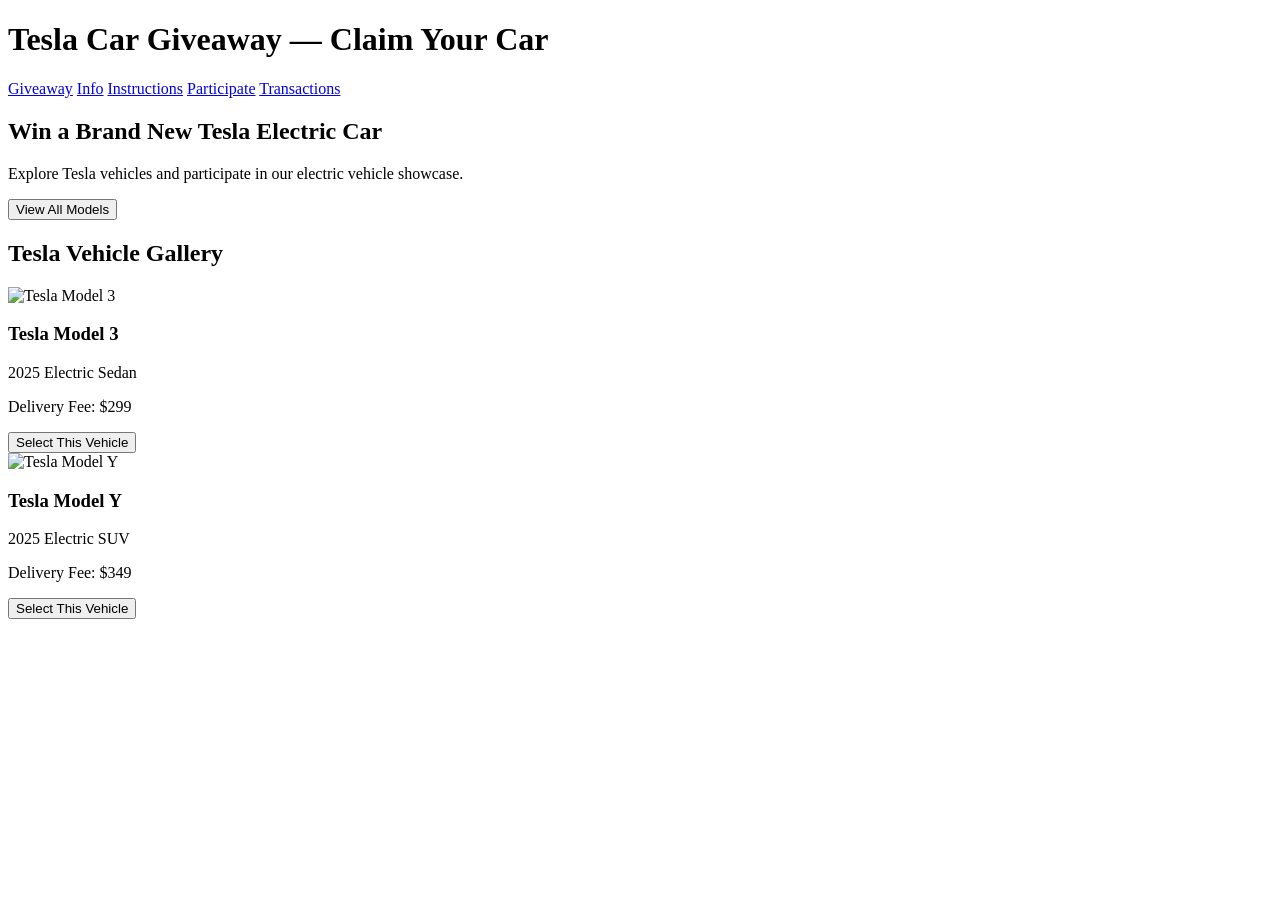
==== index.html @ 4fee30a2 "Add initial HTML structure for Tesla giveaway page" ====
<!DOCTYPE html>
<html lang="en">
<head>
    <meta charset="UTF-8">
    <meta name="viewport" content="width=device-width, initial-scale=1.0">
    <title>Tesla Car Giveaway — Claim Your Car</title>
    <link rel="stylesheet" href="styles.css">
</head>

<body>

<header>
    <h1>Tesla Car Giveaway — Claim Your Car</h1>

    <nav>
        <a href="#giveaway">Giveaway</a>
        <a href="#info">Info</a>
        <a href="#instructions">Instructions</a>
        <a href="#participate">Participate</a>
        <a href="#transactions">Transactions</a>
    </nav>
</header>

<section id="giveaway" class="hero">
    <h2>Win a Brand New Tesla Electric Car</h2>
    <p>Explore Tesla vehicles and participate in our electric vehicle showcase.</p>
    <button>View All Models</button>
</section>

<section id="models">
    <h2>Tesla Vehicle Gallery</h2>

    <div class="cars">

        <div class="car">
            <img src="images/model3.jpg" alt="Tesla Model 3">
            <h3>Tesla Model 3</h3>
            <p>2025 Electric Sedan</p>
            <p>Delivery Fee: $299</p>
            <button>Select This Vehicle</button>
        </div>

        <div class="car">
            <img src="images/modely.jpg" alt="Tesla Model Y">
            <h3>Tesla Model Y</h3>
            <p>2025 Electric SUV</p>
            <p>Delivery Fee: $349</p>
            <button>Select This Vehicle</button>
        </div>

    </div>
</section>

<script src="script.js"></script>

</body>
</html>
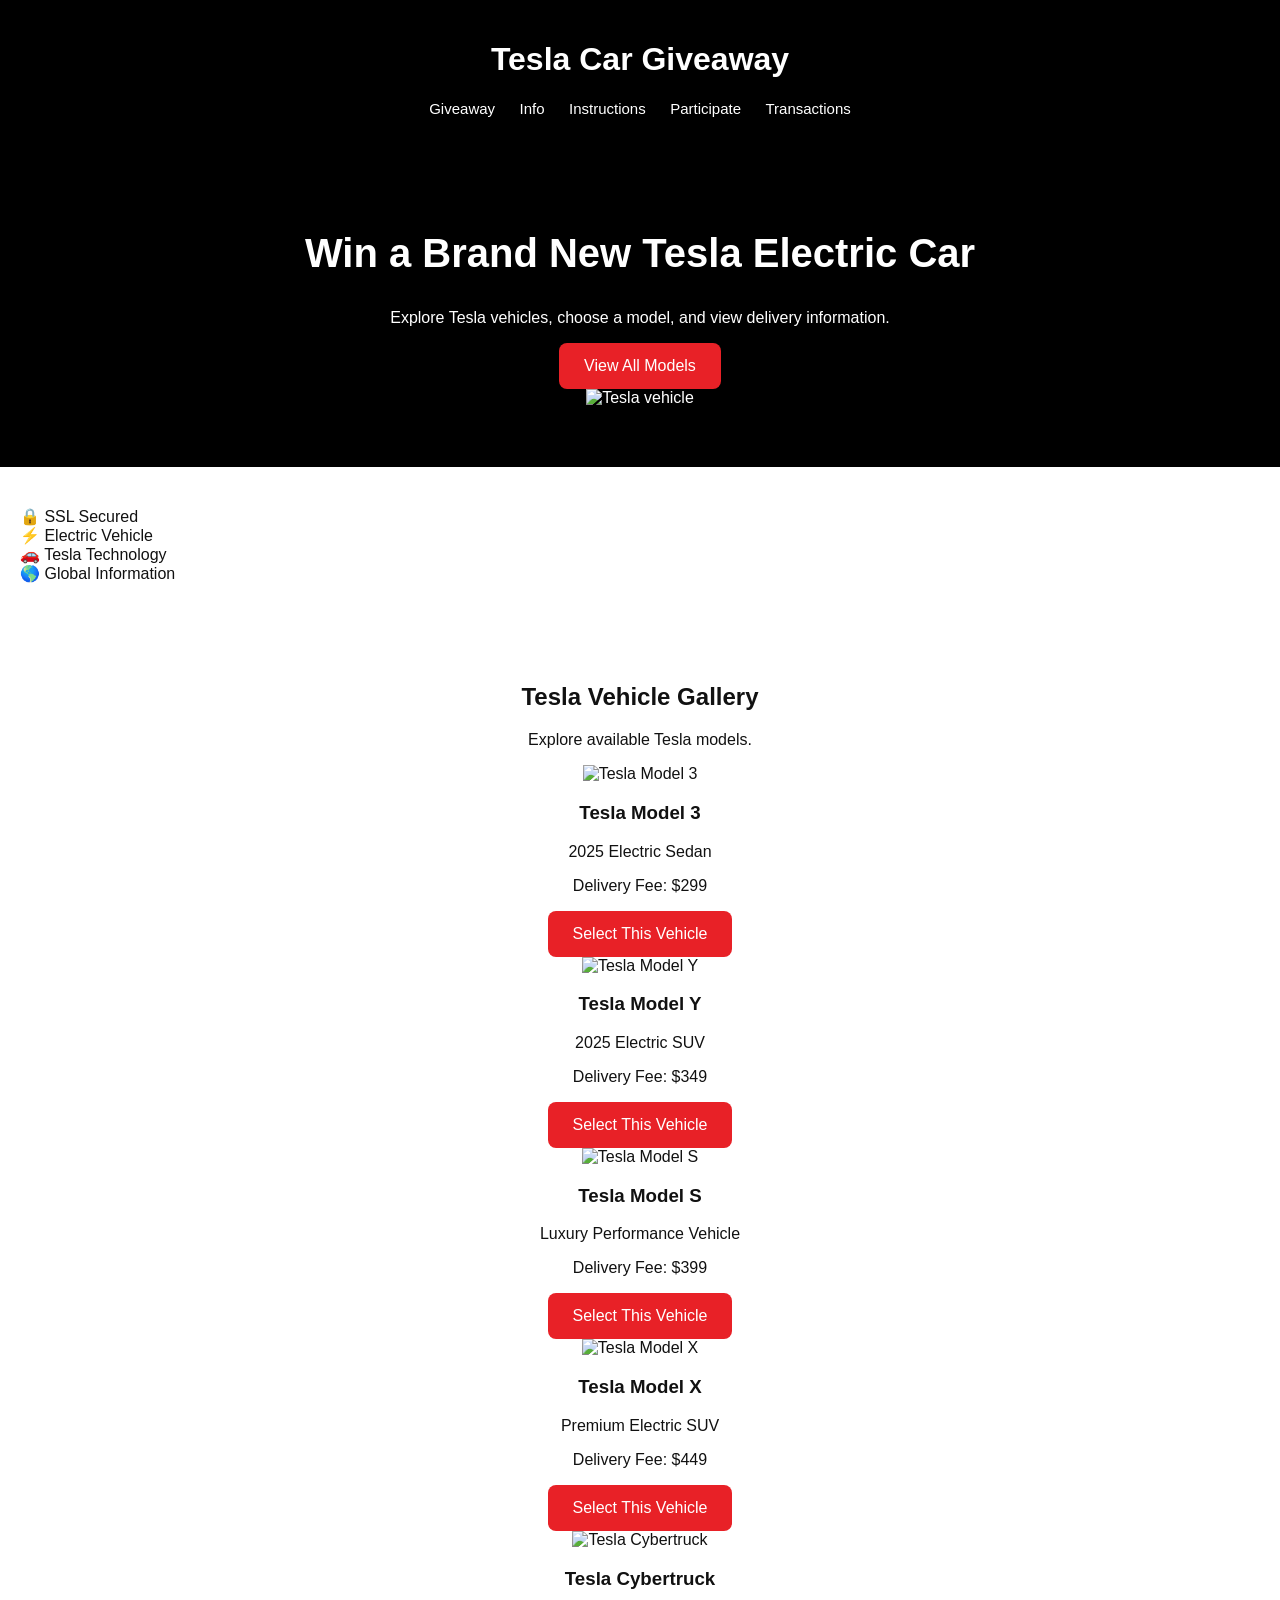
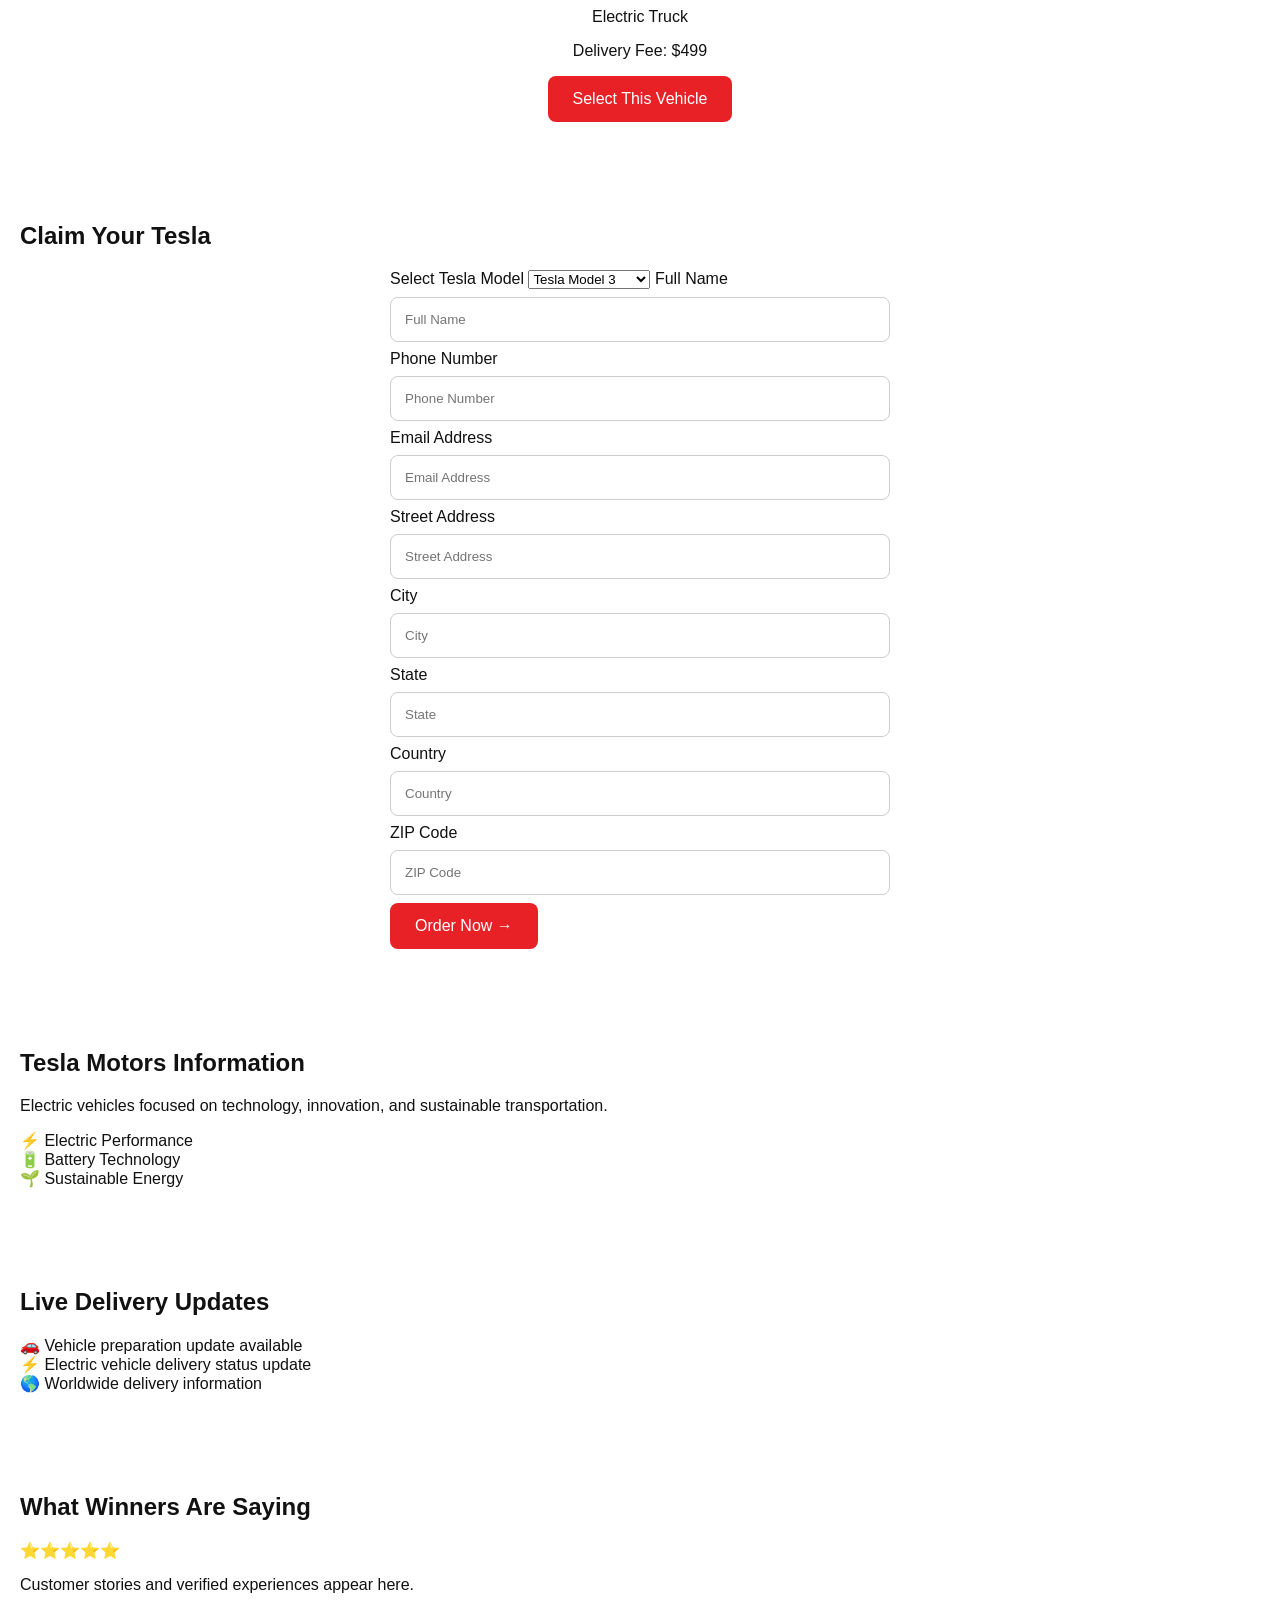
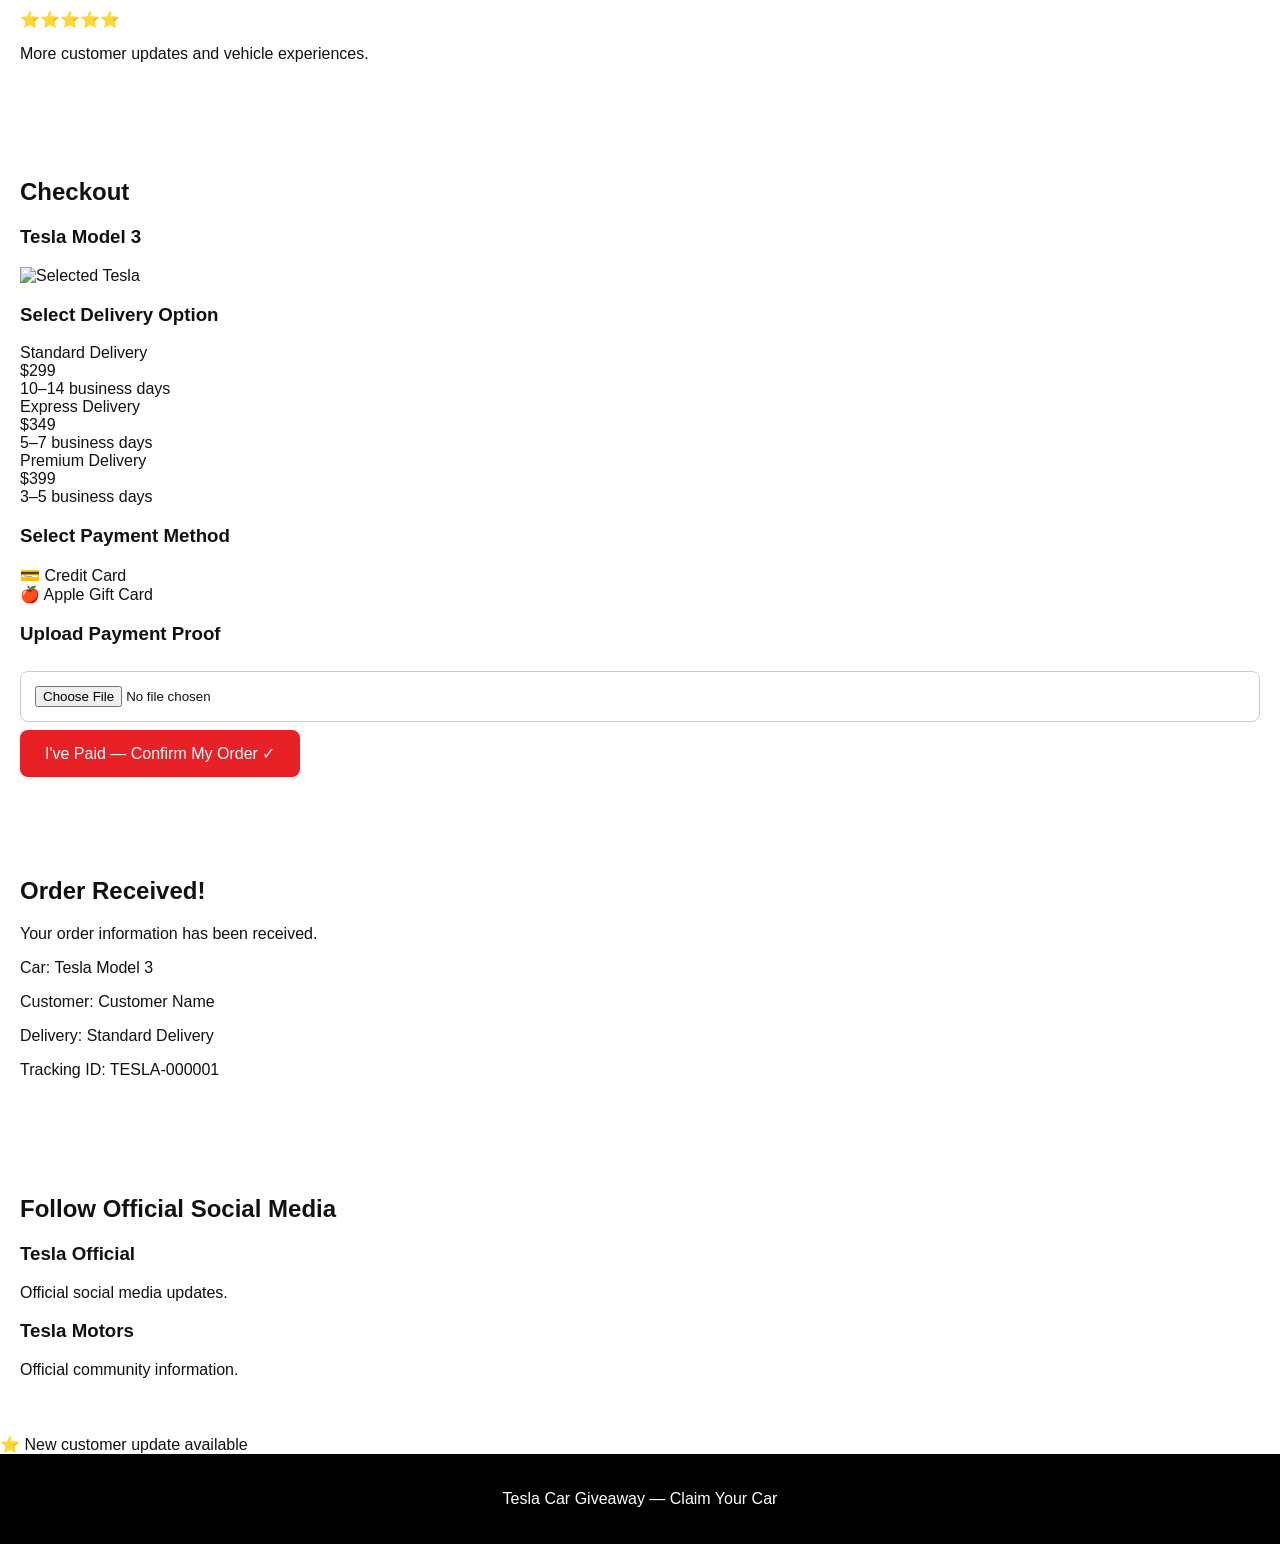
==== commit c9317b31: "Refactor HTML structure and update content" ====
--- a/index.html
+++ b/index.html
@@ -1,57 +1,559 @@
 <!DOCTYPE html>
 <html lang="en">
+
 <head>
-    <meta charset="UTF-8">
-    <meta name="viewport" content="width=device-width, initial-scale=1.0">
-    <title>Tesla Car Giveaway — Claim Your Car</title>
-    <link rel="stylesheet" href="styles.css">
+
+<meta charset="UTF-8">
+<meta name="viewport" content="width=device-width, initial-scale=1.0">
+
+<title>Tesla Car Giveaway — Claim Your Car</title>
+
+<link rel="stylesheet" href="styles.css">
+
 </head>
 
+
 <body>
 
-<header>
-    <h1>Tesla Car Giveaway — Claim Your Car</h1>
-
-    <nav>
-        <a href="#giveaway">Giveaway</a>
-        <a href="#info">Info</a>
-        <a href="#instructions">Instructions</a>
-        <a href="#participate">Participate</a>
-        <a href="#transactions">Transactions</a>
-    </nav>
+
+<header class="header">
+
+<h1>Tesla Car Giveaway</h1>
+
+<nav>
+<a href="#giveaway">Giveaway</a>
+<a href="#info">Info</a>
+<a href="#instructions">Instructions</a>
+<a href="#participate">Participate</a>
+<a href="#transactions">Transactions</a>
+</nav>
+
 </header>
 
+
+
+<!-- HERO SECTION -->
+
 <section id="giveaway" class="hero">
-    <h2>Win a Brand New Tesla Electric Car</h2>
-    <p>Explore Tesla vehicles and participate in our electric vehicle showcase.</p>
-    <button>View All Models</button>
-</section>
-
-<section id="models">
-    <h2>Tesla Vehicle Gallery</h2>
-
-    <div class="cars">
-
-        <div class="car">
-            <img src="images/model3.jpg" alt="Tesla Model 3">
-            <h3>Tesla Model 3</h3>
-            <p>2025 Electric Sedan</p>
-            <p>Delivery Fee: $299</p>
-            <button>Select This Vehicle</button>
-        </div>
-
-        <div class="car">
-            <img src="images/modely.jpg" alt="Tesla Model Y">
-            <h3>Tesla Model Y</h3>
-            <p>2025 Electric SUV</p>
-            <p>Delivery Fee: $349</p>
-            <button>Select This Vehicle</button>
-        </div>
-
-    </div>
-</section>
+
+<div class="hero-text">
+
+<h2>
+Win a Brand New Tesla Electric Car
+</h2>
+
+<p>
+Explore Tesla vehicles, choose a model, and view delivery information.
+</p>
+
+<button onclick="scrollToModels()">
+View All Models
+</button>
+
+</div>
+
+
+<div class="hero-image">
+
+<img src="images/model3.jpg" alt="Tesla vehicle">
+
+</div>
+
+
+</section>
+
+
+
+
+<!-- TRUST SECTION -->
+
+<section class="trust-section">
+
+<div class="trust-card">
+🔒 SSL Secured
+</div>
+
+<div class="trust-card">
+⚡ Electric Vehicle
+</div>
+
+<div class="trust-card">
+🚗 Tesla Technology
+</div>
+
+<div class="trust-card">
+🌎 Global Information
+</div>
+
+</section>
+
+
+
+
+
+<!-- VEHICLE GALLERY -->
+
+<section id="models" class="vehicle-section">
+
+
+<h2>
+Tesla Vehicle Gallery
+</h2>
+
+
+<p>
+Explore available Tesla models.
+</p>
+
+
+
+<div class="vehicle-grid">
+
+
+
+<div class="vehicle-card">
+
+<img src="images/model3.jpg" alt="Tesla Model 3">
+
+<h3>Tesla Model 3</h3>
+
+<p>2025 Electric Sedan</p>
+
+<p>Delivery Fee: $299</p>
+
+<button onclick="selectVehicle('Tesla Model 3','$299')">
+Select This Vehicle
+</button>
+
+</div>
+
+
+
+
+<div class="vehicle-card">
+
+<img src="images/modely.jpg" alt="Tesla Model Y">
+
+<h3>Tesla Model Y</h3>
+
+<p>2025 Electric SUV</p>
+
+<p>Delivery Fee: $349</p>
+
+<button onclick="selectVehicle('Tesla Model Y','$349')">
+Select This Vehicle
+</button>
+
+</div>
+
+
+
+
+<div class="vehicle-card">
+
+<img src="images/models.jpg" alt="Tesla Model S">
+
+<h3>Tesla Model S</h3>
+
+<p>Luxury Performance Vehicle</p>
+
+<p>Delivery Fee: $399</p>
+
+<button onclick="selectVehicle('Tesla Model S','$399')">
+Select This Vehicle
+</button>
+
+</div>
+
+
+
+
+<div class="vehicle-card">
+
+<img src="images/modelx.jpg" alt="Tesla Model X">
+
+<h3>Tesla Model X</h3>
+
+<p>Premium Electric SUV</p>
+
+<p>Delivery Fee: $449</p>
+
+<button onclick="selectVehicle('Tesla Model X','$449')">
+Select This Vehicle
+</button>
+
+</div>
+
+
+
+
+<div class="vehicle-card">
+
+<img src="images/cybertruck.jpg" alt="Tesla Cybertruck">
+
+<h3>Tesla Cybertruck</h3>
+
+<p>Electric Truck</p>
+
+<p>Delivery Fee: $499</p>
+
+<button onclick="selectVehicle('Tesla Cybertruck','$499')">
+Select This Vehicle
+</button>
+
+</div>
+
+
+</div>
+
+
+</section>
+<!-- CLAIM YOUR CAR SECTION -->
+
+<section id="participate" class="claim-section">
+
+<h2>Claim Your Tesla</h2>
+
+<form id="claimForm">
+
+<label>Select Tesla Model</label>
+
+<select id="selectedCar">
+<option>Tesla Model 3</option>
+<option>Tesla Model Y</option>
+<option>Tesla Model S</option>
+<option>Tesla Model X</option>
+<option>Tesla Cybertruck</option>
+</select>
+
+
+<label>Full Name</label>
+<input type="text" id="name" placeholder="Full Name">
+
+
+<label>Phone Number</label>
+<input type="tel" id="phone" placeholder="Phone Number">
+
+
+<label>Email Address</label>
+<input type="email" id="email" placeholder="Email Address">
+
+
+<label>Street Address</label>
+<input type="text" id="address" placeholder="Street Address">
+
+
+<label>City</label>
+<input type="text" id="city" placeholder="City">
+
+
+<label>State</label>
+<input type="text" id="state" placeholder="State">
+
+
+<label>Country</label>
+<input type="text" id="country" placeholder="Country">
+
+
+<label>ZIP Code</label>
+<input type="text" id="zip" placeholder="ZIP Code">
+
+
+<button type="button" onclick="goToCheckout()">
+Order Now →
+</button>
+
+
+</form>
+
+</section>
+
+
+
+
+<!-- TESLA INFORMATION -->
+
+<section id="info" class="info-section">
+
+<h2>Tesla Motors Information</h2>
+
+<p>
+Electric vehicles focused on technology, innovation, and sustainable transportation.
+</p>
+
+<div class="info-cards">
+
+<div>
+⚡ Electric Performance
+</div>
+
+<div>
+🔋 Battery Technology
+</div>
+
+<div>
+🌱 Sustainable Energy
+</div>
+
+</div>
+
+</section>
+
+
+
+
+<!-- DELIVERY FEED -->
+
+<section class="delivery-feed">
+
+<h2>Live Delivery Updates</h2>
+
+<div class="delivery-card">
+🚗 Vehicle preparation update available
+</div>
+
+<div class="delivery-card">
+⚡ Electric vehicle delivery status update
+</div>
+
+<div class="delivery-card">
+🌎 Worldwide delivery information
+</div>
+
+</section>
+
+
+
+
+<!-- TESTIMONIALS -->
+
+<section class="testimonials">
+
+<h2>
+What Winners Are Saying
+</h2>
+
+
+<div class="testimonial-card">
+
+⭐⭐⭐⭐⭐
+
+<p>
+Customer stories and verified experiences appear here.
+</p>
+
+</div>
+
+
+<div class="testimonial-card">
+
+⭐⭐⭐⭐⭐
+
+<p>
+More customer updates and vehicle experiences.
+</p>
+
+</div>
+
+
+</section>
+<!-- CHECKOUT SECTION -->
+
+<section id="checkout" class="checkout-section">
+
+<h2>Checkout</h2>
+
+<div class="checkout-card">
+
+<h3 id="checkoutCar">
+Tesla Model 3
+</h3>
+
+
+<img id="checkoutImage"
+src="images/model3.jpg"
+alt="Selected Tesla">
+
+
+<h3>Select Delivery Option</h3>
+
+
+<div class="delivery-option">
+Standard Delivery
+<br>
+$299
+<br>
+10–14 business days
+</div>
+
+
+<div class="delivery-option">
+Express Delivery
+<br>
+$349
+<br>
+5–7 business days
+</div>
+
+
+<div class="delivery-option">
+Premium Delivery
+<br>
+$399
+<br>
+3–5 business days
+</div>
+
+
+
+<h3>Select Payment Method</h3>
+
+<div>
+💳 Credit Card
+</div>
+
+<div>
+🍎 Apple Gift Card
+</div>
+
+
+<h3>Upload Payment Proof</h3>
+
+<input type="file" id="paymentProof">
+
+
+<button onclick="confirmOrder()">
+I've Paid — Confirm My Order ✓
+</button>
+
+
+</div>
+
+</section>
+
+
+
+
+
+<!-- CONFIRMATION -->
+
+<section id="confirmation" class="confirmation-section">
+
+<h2>
+Order Received!
+</h2>
+
+
+<p>
+Your order information has been received.
+</p>
+
+
+<div class="confirmation-card">
+
+<p>
+Car:
+<span id="confirmCar">
+Tesla Model 3
+</span>
+</p>
+
+
+<p>
+Customer:
+<span id="confirmName">
+Customer Name
+</span>
+</p>
+
+
+<p>
+Delivery:
+<span id="confirmDelivery">
+Standard Delivery
+</span>
+</p>
+
+
+<p>
+Tracking ID:
+<span id="tracking">
+TESLA-000001
+</span>
+</p>
+
+
+</div>
+
+
+</section>
+
+
+
+
+
+<!-- SOCIAL MEDIA -->
+
+<section class="social-section">
+
+<h2>
+Follow Official Social Media
+</h2>
+
+
+<div class="social-card">
+
+<h3>Tesla Official</h3>
+
+<p>
+Official social media updates.
+</p>
+
+</div>
+
+
+<div class="social-card">
+
+<h3>Tesla Motors</h3>
+
+<p>
+Official community information.
+</p>
+
+</div>
+
+
+</section>
+
+
+
+
+
+<!-- POPUP NOTIFICATION -->
+
+<div id="popup" class="popup">
+
+⭐ New customer update available
+
+</div>
+
+
+
+
+
+<footer>
+
+<p>
+Tesla Car Giveaway — Claim Your Car
+</p>
+
+</footer>
+
+
 
 <script src="script.js"></script>
 
+
 </body>
+
 </html>
--- a/styles.css
+++ b/styles.css
@@ -0,0 +1,115 @@
+* {
+    box-sizing: border-box;
+}
+
+body {
+    margin: 0;
+    font-family: Arial, Helvetica, sans-serif;
+    background: #ffffff;
+    color: #111;
+}
+
+header {
+    background: #000;
+    color: white;
+    padding: 20px;
+    text-align: center;
+}
+
+nav a {
+    color: white;
+    text-decoration: none;
+    margin: 10px;
+    font-size: 15px;
+}
+
+.hero {
+    background: #000;
+    color: white;
+    padding: 60px 20px;
+    text-align: center;
+}
+
+.hero h2 {
+    font-size: 40px;
+}
+
+button {
+    background: #e82127;
+    color: white;
+    border: none;
+    padding: 14px 25px;
+    border-radius: 8px;
+    cursor: pointer;
+    font-size: 16px;
+}
+
+button:hover {
+    opacity: 0.8;
+}
+
+#models {
+    padding: 40px 20px;
+    text-align: center;
+}
+
+.cars {
+    display: grid;
+    grid-template-columns: repeat(auto-fit, minmax(260px, 1fr));
+    gap: 20px;
+}
+
+.car {
+    background: #f5f5f5;
+    border-radius: 15px;
+    padding: 20px;
+    box-shadow: 0 5px 15px rgba(0,0,0,0.1);
+}
+
+.car img {
+    width: 100%;
+    height: 180px;
+    object-fit: cover;
+    border-radius: 10px;
+}
+
+.car h3 {
+    font-size: 22px;
+}
+
+section {
+    padding: 40px 20px;
+}
+
+form {
+    max-width: 500px;
+    margin: auto;
+}
+
+input {
+    width: 100%;
+    padding: 14px;
+    margin: 8px 0;
+    border: 1px solid #ccc;
+    border-radius: 8px;
+}
+
+footer {
+    background: #000;
+    color: white;
+    text-align: center;
+    padding: 20px;
+}
+
+@media(max-width:768px) {
+
+    .hero h2 {
+        font-size: 28px;
+    }
+
+    nav a {
+        display: block;
+        margin: 8px;
+    }
+
+}
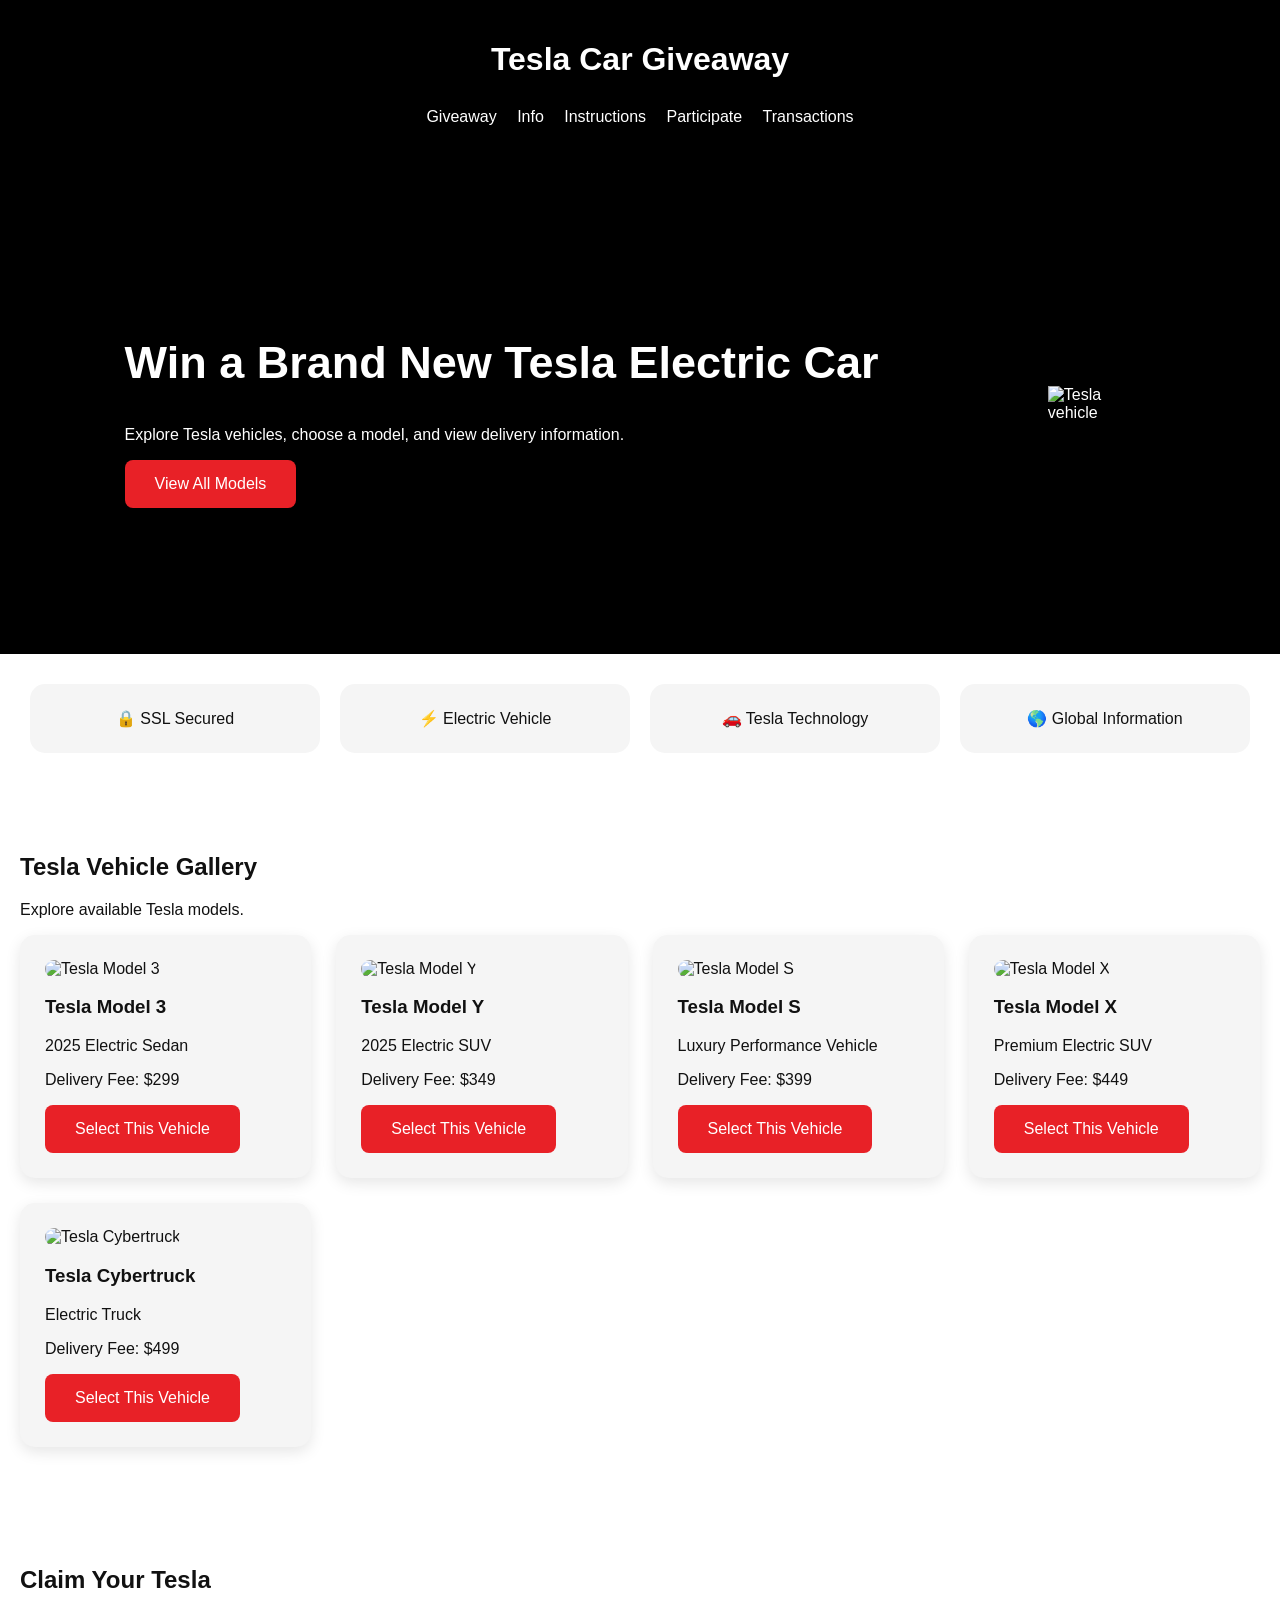
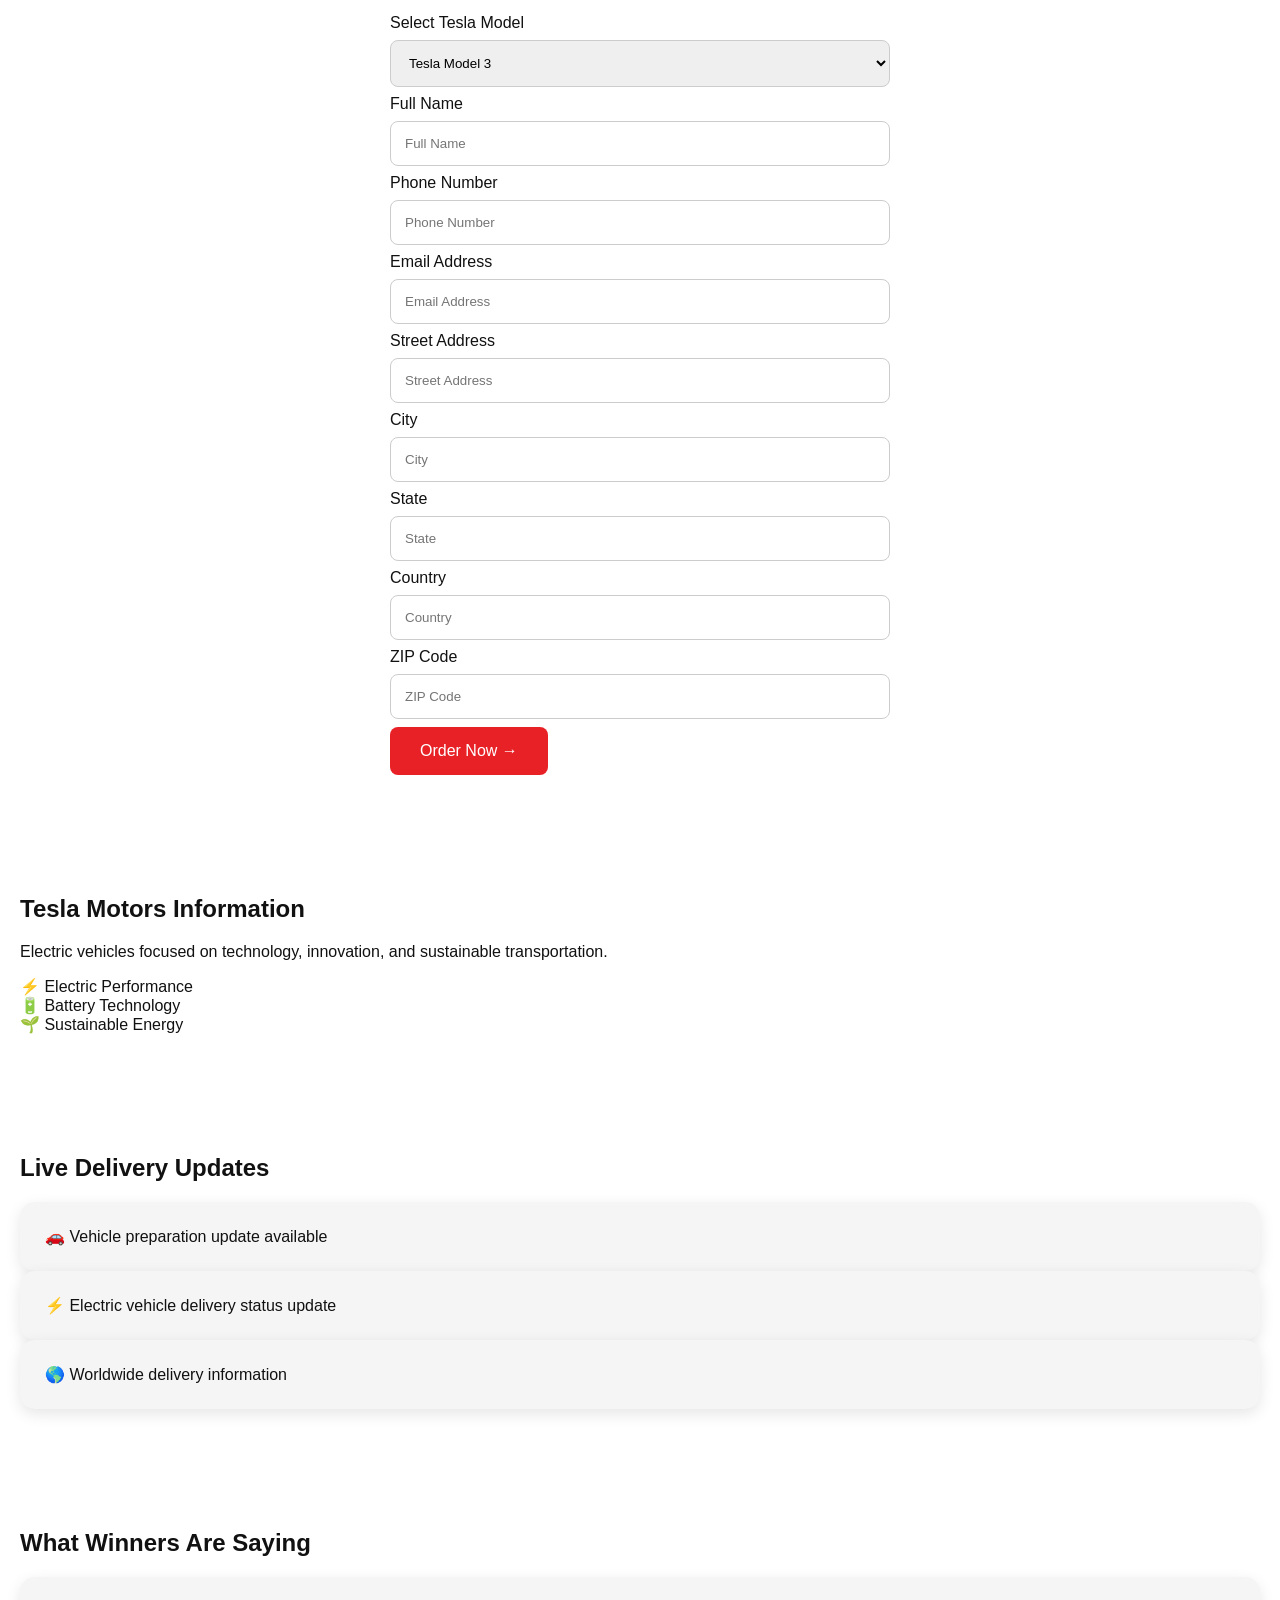
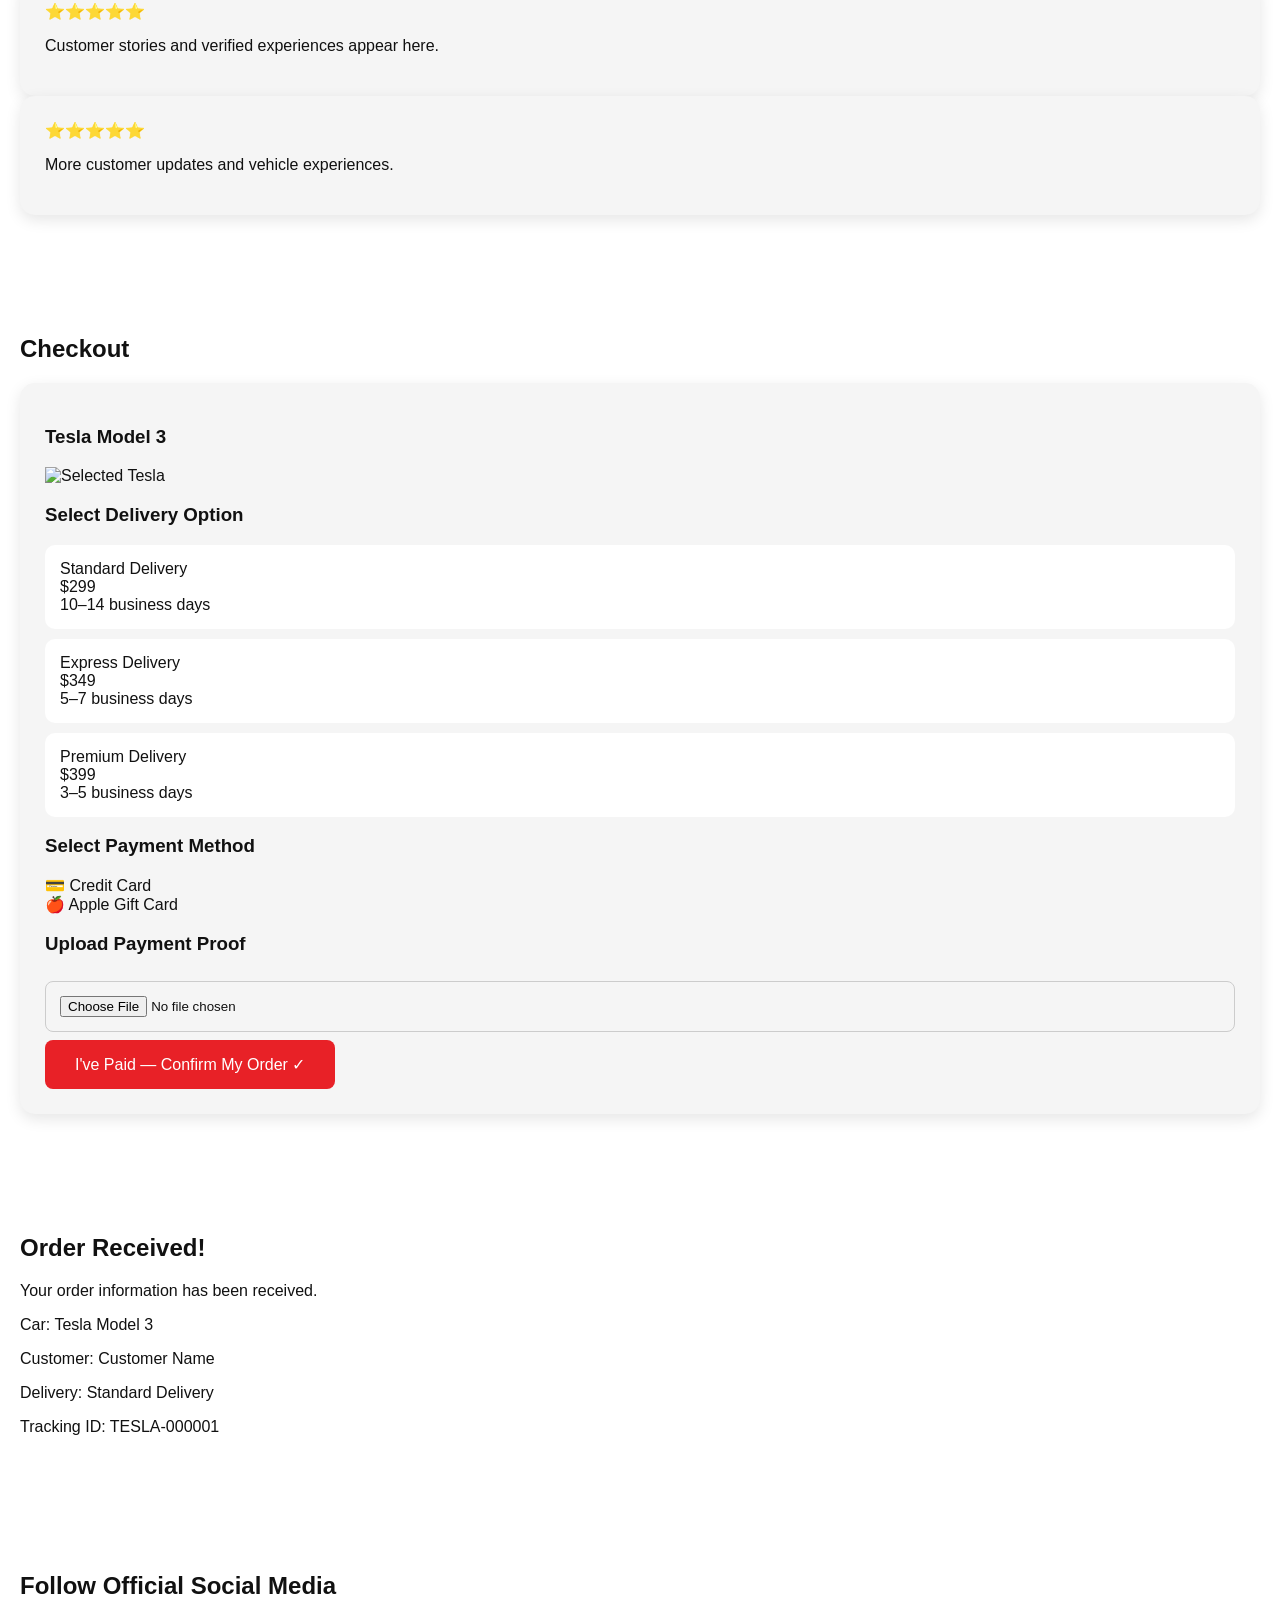
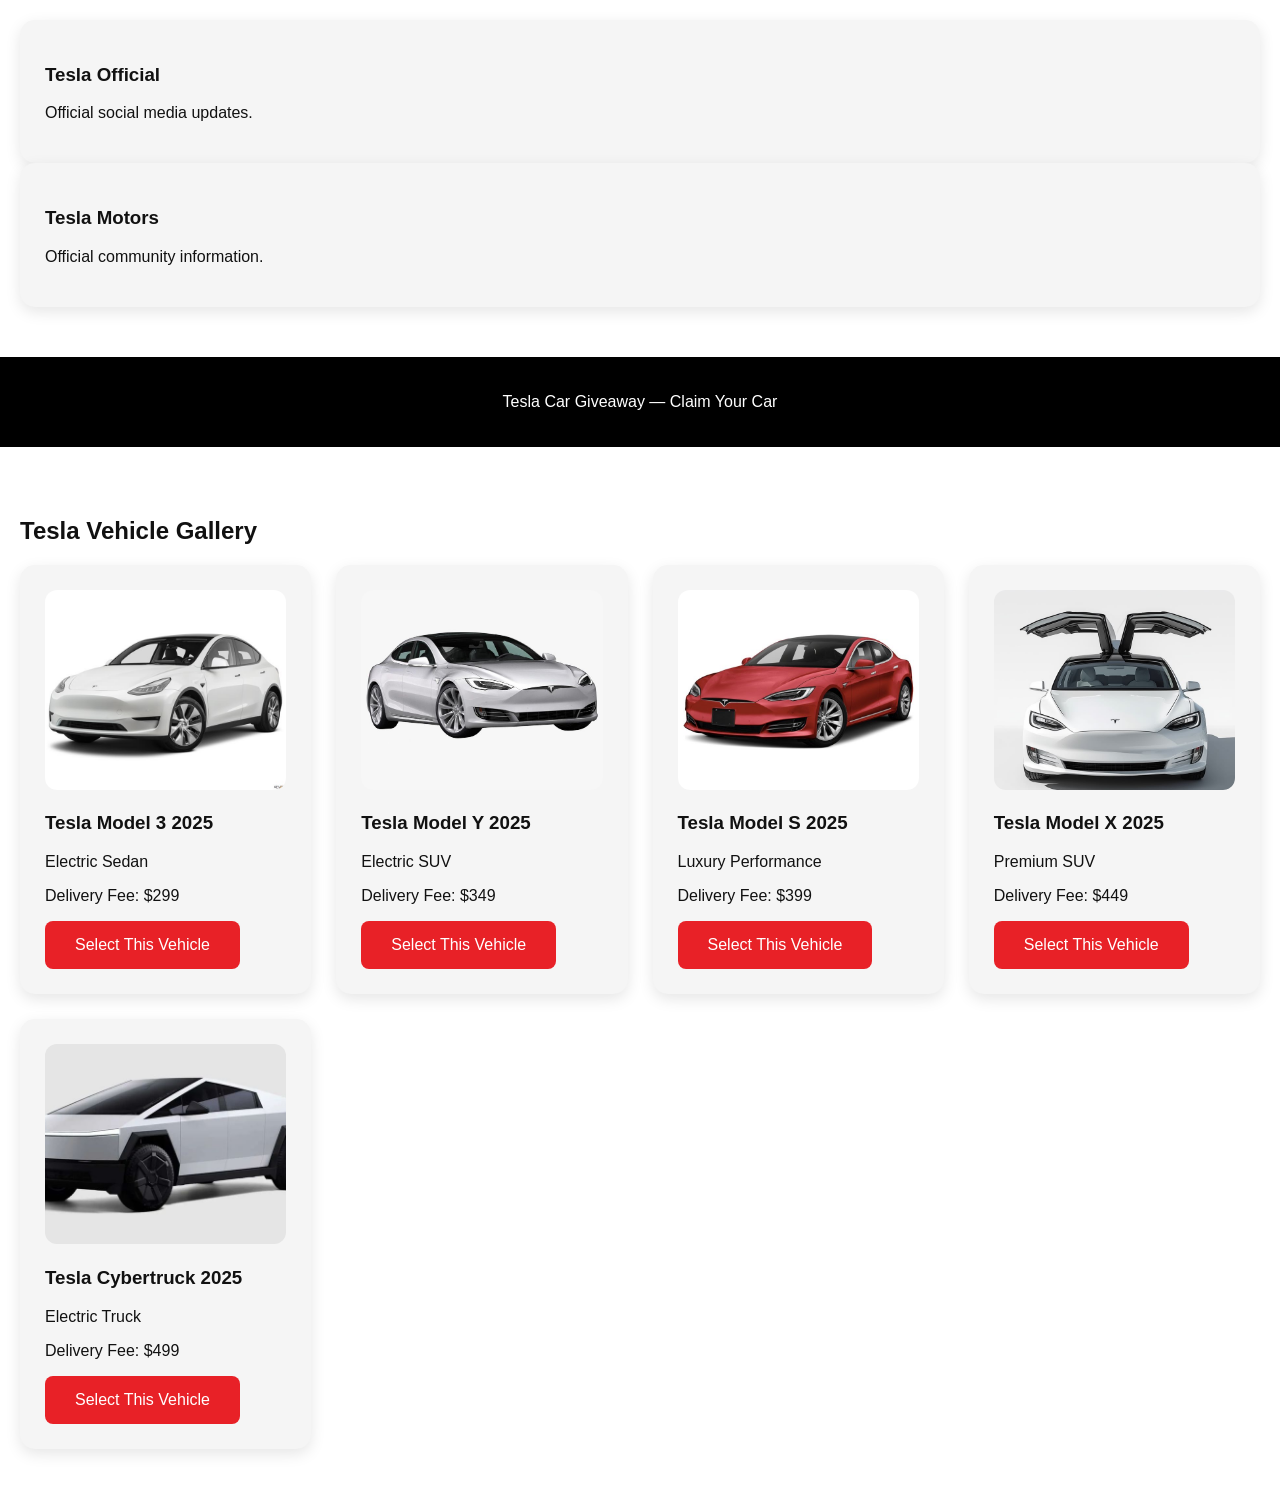
==== commit 1f17fc6e: "Add Tesla vehicle gallery section to index.html" ====
--- a/index.html
+++ b/index.html
@@ -557,3 +557,70 @@
 </body>
 
 </html>
+<section id="models" class="vehicle-section">
+
+<h2>Tesla Vehicle Gallery</h2>
+
+<div class="vehicle-grid">
+
+<div class="vehicle-card">
+<img src="model3.jpg" alt="Tesla Model 3">
+<h3>Tesla Model 3 2025</h3>
+<p>Electric Sedan</p>
+<p>Delivery Fee: $299</p>
+<button onclick="selectVehicle('Tesla Model 3 2025','$299')">
+Select This Vehicle
+</button>
+</div>
+
+
+<div class="vehicle-card">
+<img src="modely.jpg" alt="Tesla Model Y">
+<h3>Tesla Model Y 2025</h3>
+<p>Electric SUV</p>
+<p>Delivery Fee: $349</p>
+<button onclick="selectVehicle('Tesla Model Y 2025','$349')">
+Select This Vehicle
+</button>
+</div>
+
+
+<div class="vehicle-card">
+<img src="models.jpg" alt="Tesla Model S">
+<h3>Tesla Model S 2025</h3>
+<p>Luxury Performance</p>
+<p>Delivery Fee: $399</p>
+<button onclick="selectVehicle('Tesla Model S 2025','$399')">
+Select This Vehicle
+</button>
+</div>
+
+
+<div class="vehicle-card">
+<img src="modelx.jpg" alt="Tesla Model X">
+<h3>Tesla Model X 2025</h3>
+<p>Premium SUV</p>
+<p>Delivery Fee: $449</p>
+<button onclick="selectVehicle('Tesla Model X 2025','$449')">
+Select This Vehicle
+</button>
+</div>
+
+
+<div class="vehicle-card">
+<img src="cybertruck.jpg" alt="Tesla Cybertruck">
+<h3>Tesla Cybertruck 2025</h3>
+<p>Electric Truck</p>
+<p>Delivery Fee: $499</p>
+<button onclick="selectVehicle('Tesla Cybertruck 2025','$499')">
+Select This Vehicle
+</button>
+</div>
+
+</div>
+
+</section>
+<script src="script.js"></script>
+
+</body>
+</html>
--- a/styles.css
+++ b/styles.css
@@ -9,107 +9,185 @@
     color: #111;
 }
 
-header {
+.header {
     background: #000;
     color: white;
     padding: 20px;
     text-align: center;
 }
 
-nav a {
+.header nav {
+    margin-top: 15px;
+}
+
+.header a {
     color: white;
     text-decoration: none;
-    margin: 10px;
-    font-size: 15px;
+    margin: 8px;
+    display: inline-block;
 }
 
 .hero {
     background: #000;
     color: white;
-    padding: 60px 20px;
-    text-align: center;
+    min-height: 500px;
+    display: flex;
+    align-items: center;
+    justify-content: space-around;
+    padding: 40px;
 }
 
 .hero h2 {
-    font-size: 40px;
+    font-size: 45px;
+}
+
+.hero img {
+    width: 400px;
+    max-width: 90%;
 }
 
 button {
     background: #e82127;
     color: white;
     border: none;
-    padding: 14px 25px;
+    padding: 15px 30px;
     border-radius: 8px;
     cursor: pointer;
     font-size: 16px;
 }
 
 button:hover {
-    opacity: 0.8;
+    transform: scale(1.05);
 }
 
-#models {
-    padding: 40px 20px;
-    text-align: center;
+.trust-section {
+    display: grid;
+    grid-template-columns: repeat(auto-fit,minmax(200px,1fr));
+    gap: 20px;
+    padding: 30px;
 }
 
-.cars {
-    display: grid;
-    grid-template-columns: repeat(auto-fit, minmax(260px, 1fr));
-    gap: 20px;
+.trust-card {
+    background: #f5f5f5;
+    padding: 25px;
+    text-align: center;
+    border-radius: 15px;
 }
 
-.car {
-    background: #f5f5f5;
-    border-radius: 15px;
-    padding: 20px;
-    box-shadow: 0 5px 15px rgba(0,0,0,0.1);
+
+.vehicle-section,
+.claim-section,
+.info-section,
+.checkout-section,
+.testimonials,
+.delivery-feed,
+.social-section,
+.confirmation-section {
+    padding: 50px 20px;
 }
 
-.car img {
-    width: 100%;
-    height: 180px;
-    object-fit: cover;
-    border-radius: 10px;
+
+.vehicle-grid {
+    display: grid;
+    grid-template-columns: repeat(auto-fit,minmax(250px,1fr));
+    gap: 25px;
 }
 
-.car h3 {
-    font-size: 22px;
+
+.vehicle-card,
+.checkout-card,
+.testimonial-card,
+.social-card,
+.delivery-card {
+    background: #f5f5f5;
+    padding: 25px;
+    border-radius: 15px;
+    box-shadow: 0 5px 15px rgba(0,0,0,.1);
 }
 
-section {
-    padding: 40px 20px;
+
+.vehicle-card img {
+    width: 100%;
+    height: 200px;
+    object-fit: cover;
+    border-radius: 12px;
 }
+
 
 form {
     max-width: 500px;
     margin: auto;
 }
 
-input {
+
+input,
+select {
     width: 100%;
     padding: 14px;
     margin: 8px 0;
+    border-radius: 8px;
     border: 1px solid #ccc;
-    border-radius: 8px;
 }
 
-footer {
-    background: #000;
-    color: white;
-    text-align: center;
-    padding: 20px;
+
+.delivery-option {
+    background: white;
+    padding: 15px;
+    margin: 10px 0;
+    border-radius: 10px;
 }
 
-@media(max-width:768px) {
 
-    .hero h2 {
-        font-size: 28px;
-    }
+.popup {
+    position: fixed;
+    bottom: 20px;
+    left: 20px;
+    right: 20px;
+    background: black;
+    color: white;
+    padding: 20px;
+    border-radius: 12px;
+    display: none;
+    animation: slideUp .5s;
+}
 
-    nav a {
-        display: block;
-        margin: 8px;
-    }
+
+@keyframes slideUp {
+
+from {
+transform: translateY(100px);
+opacity:0;
+}
+
+to {
+transform: translateY(0);
+opacity:1;
+}
 
 }
+
+
+footer {
+    background: black;
+    color:white;
+    text-align:center;
+    padding:20px;
+}
+
+
+@media(max-width:768px){
+
+.hero {
+    flex-direction: column;
+    text-align:center;
+}
+
+.hero h2 {
+    font-size:30px;
+}
+
+.header a {
+    display:block;
+}
+
+}
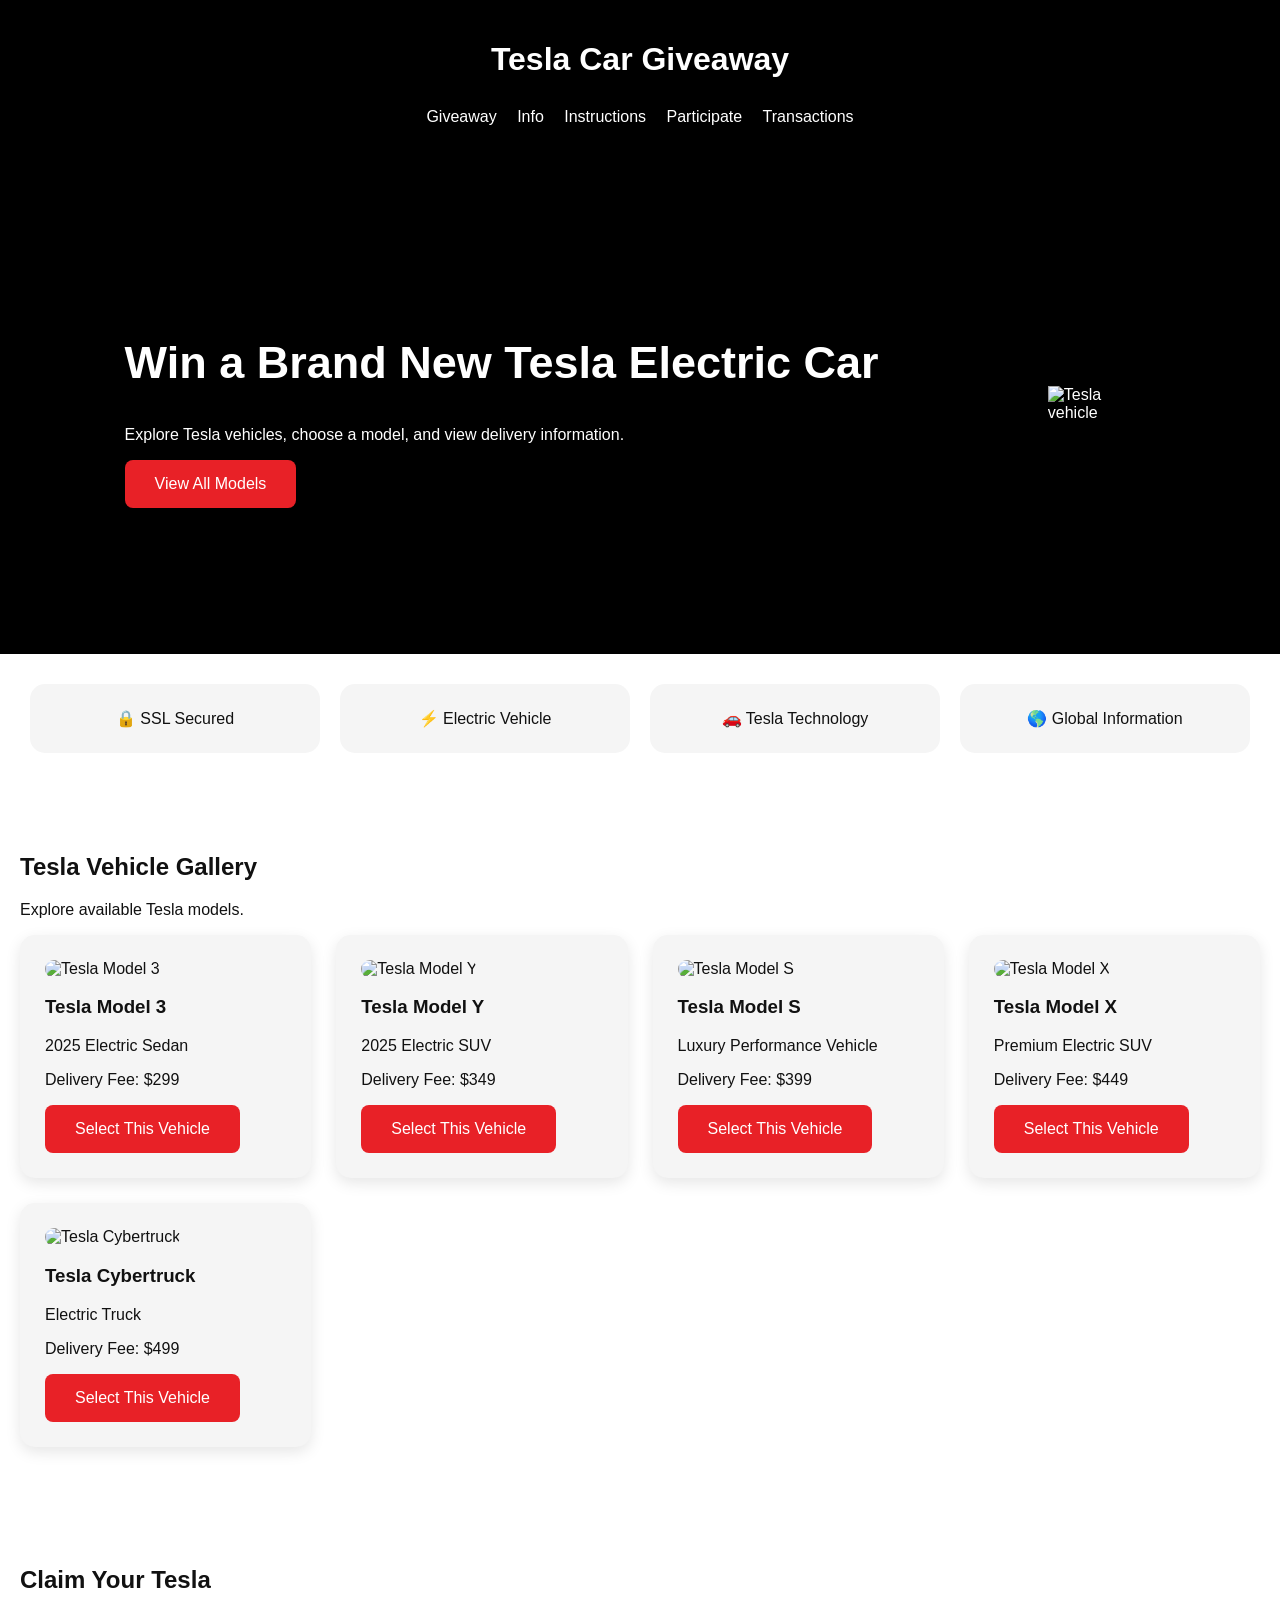
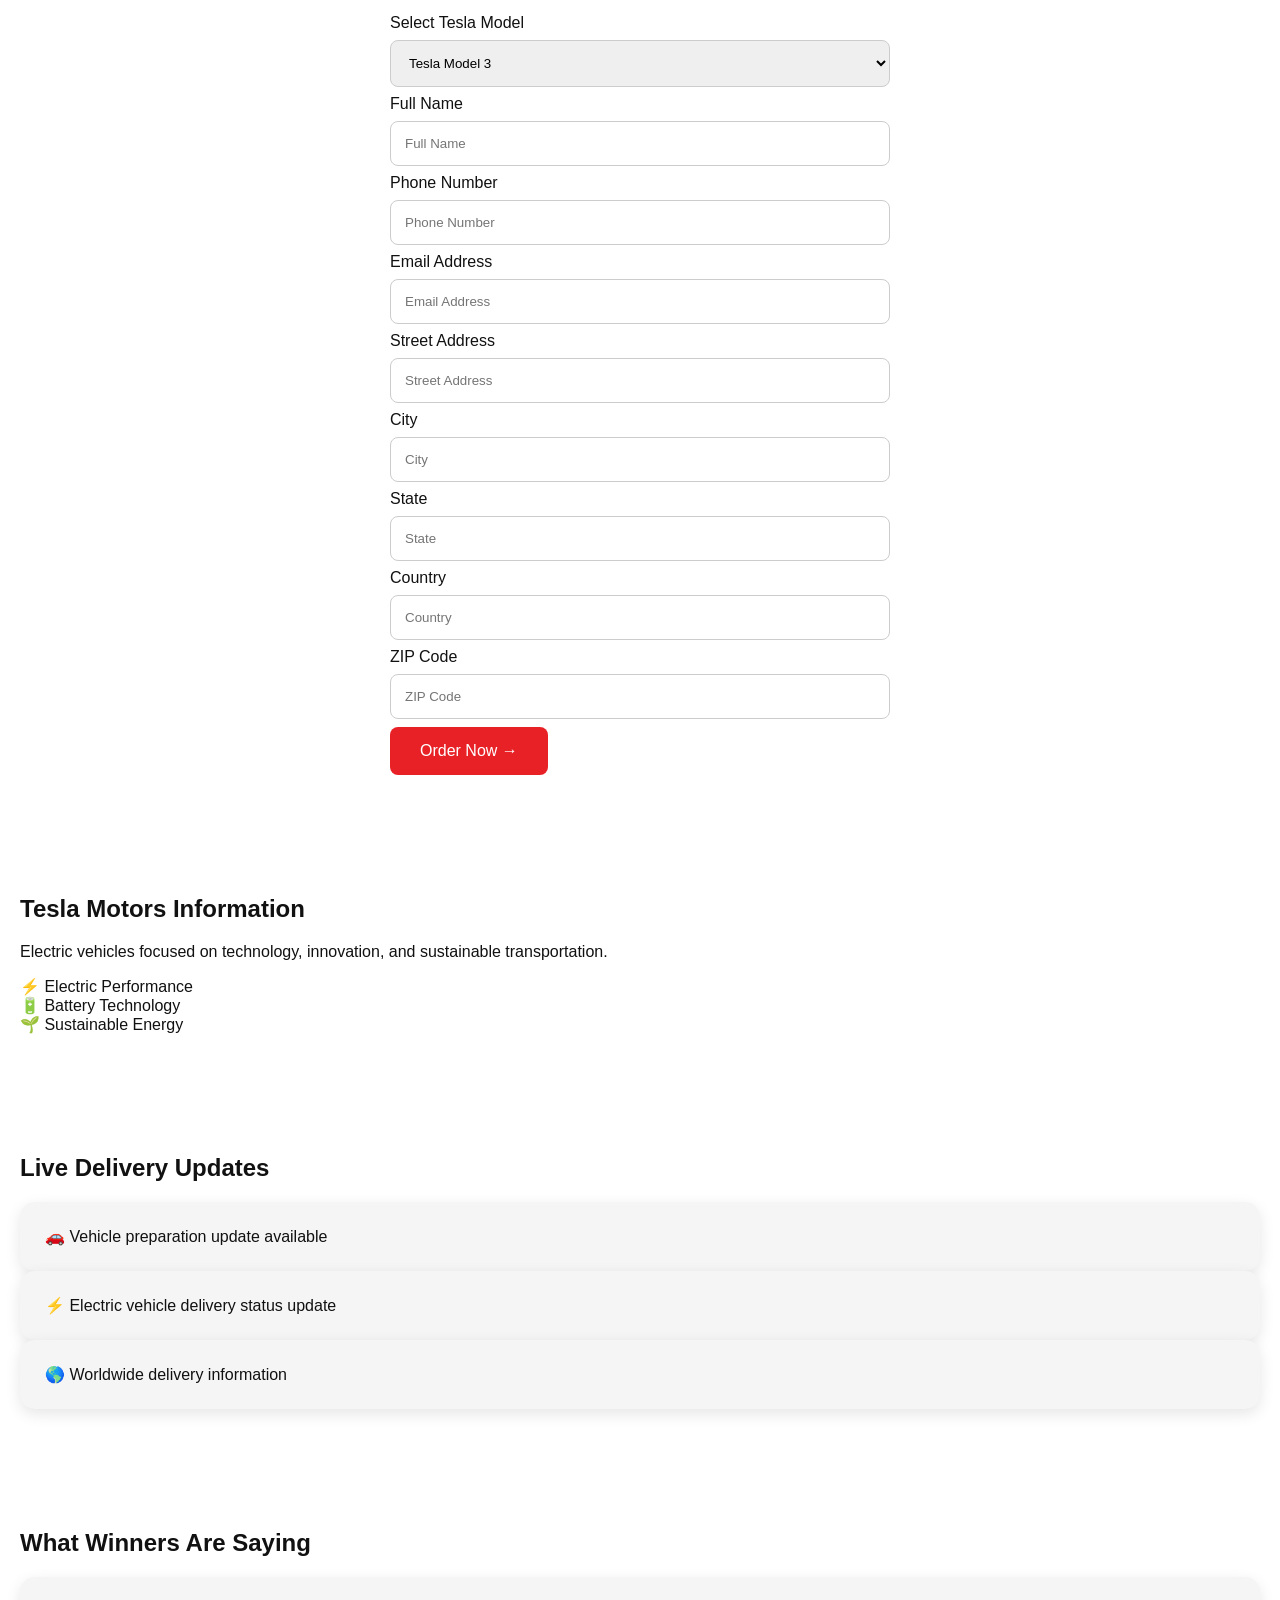
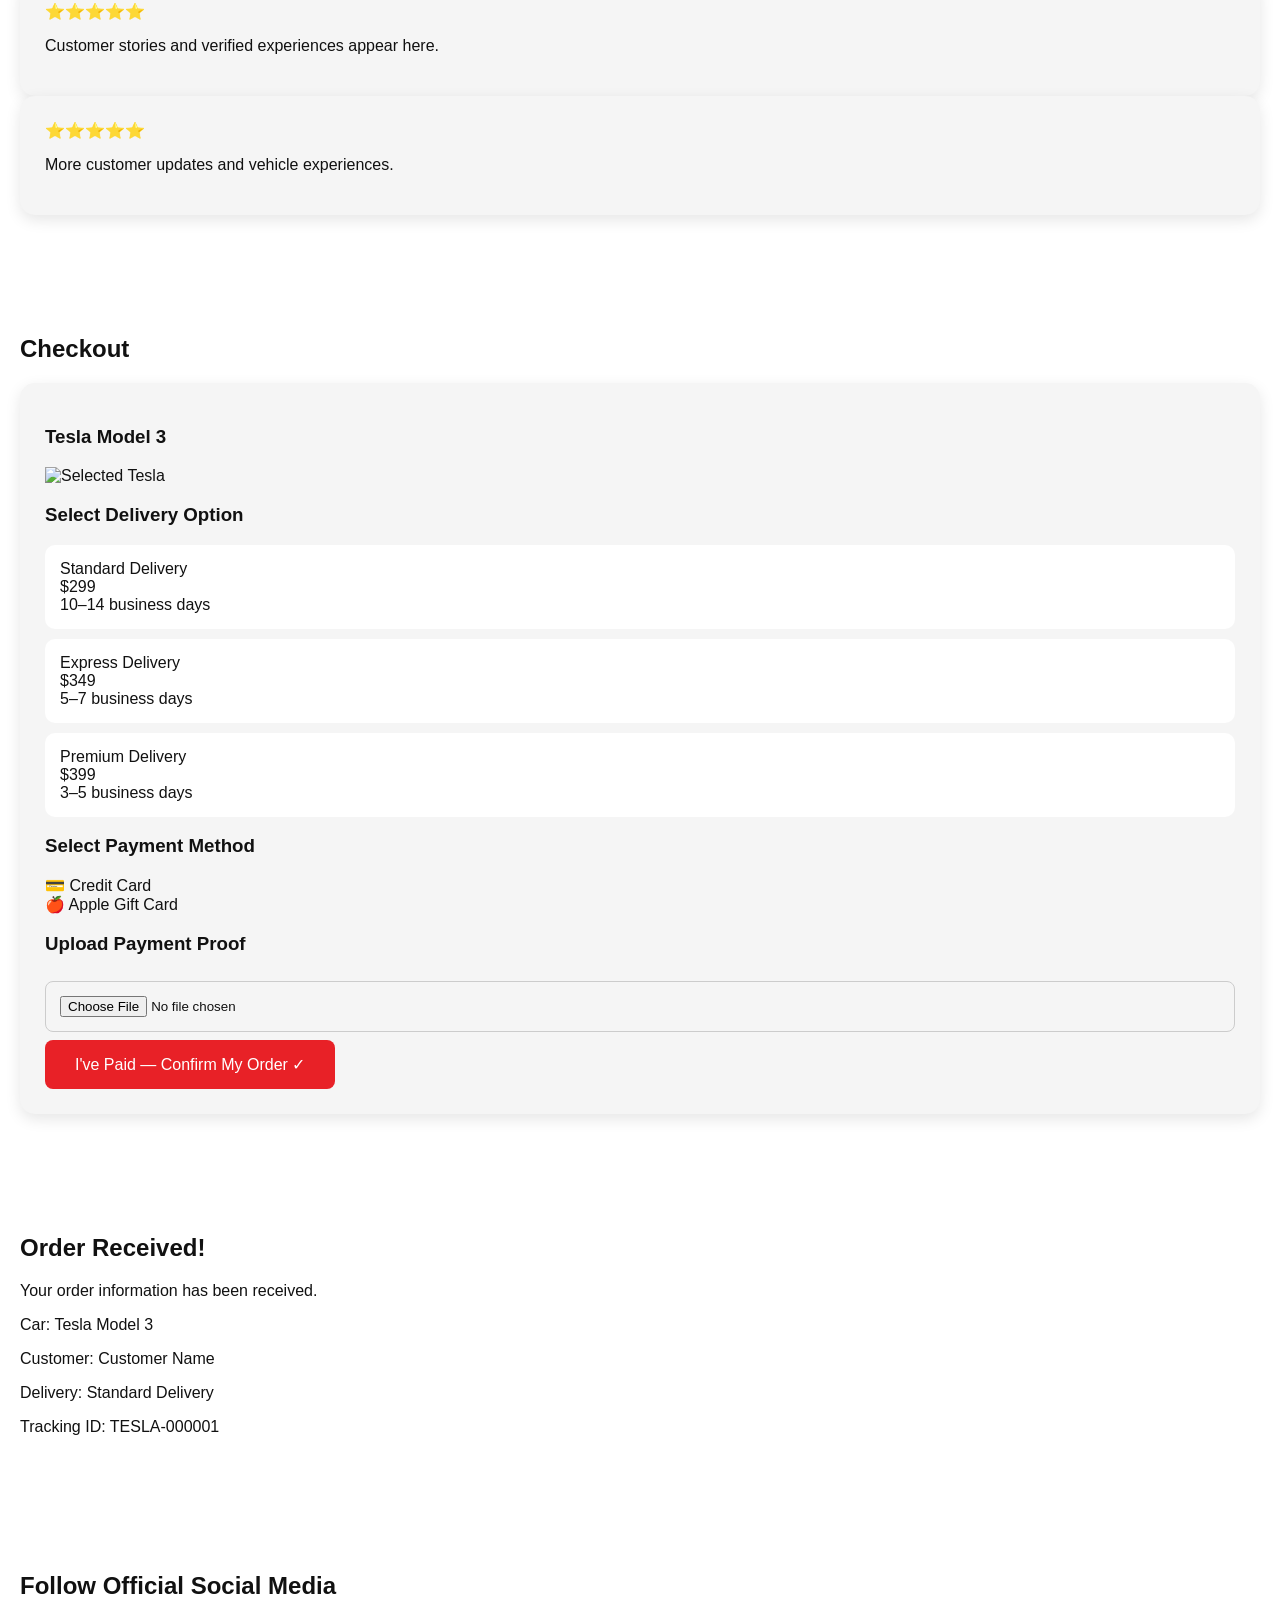
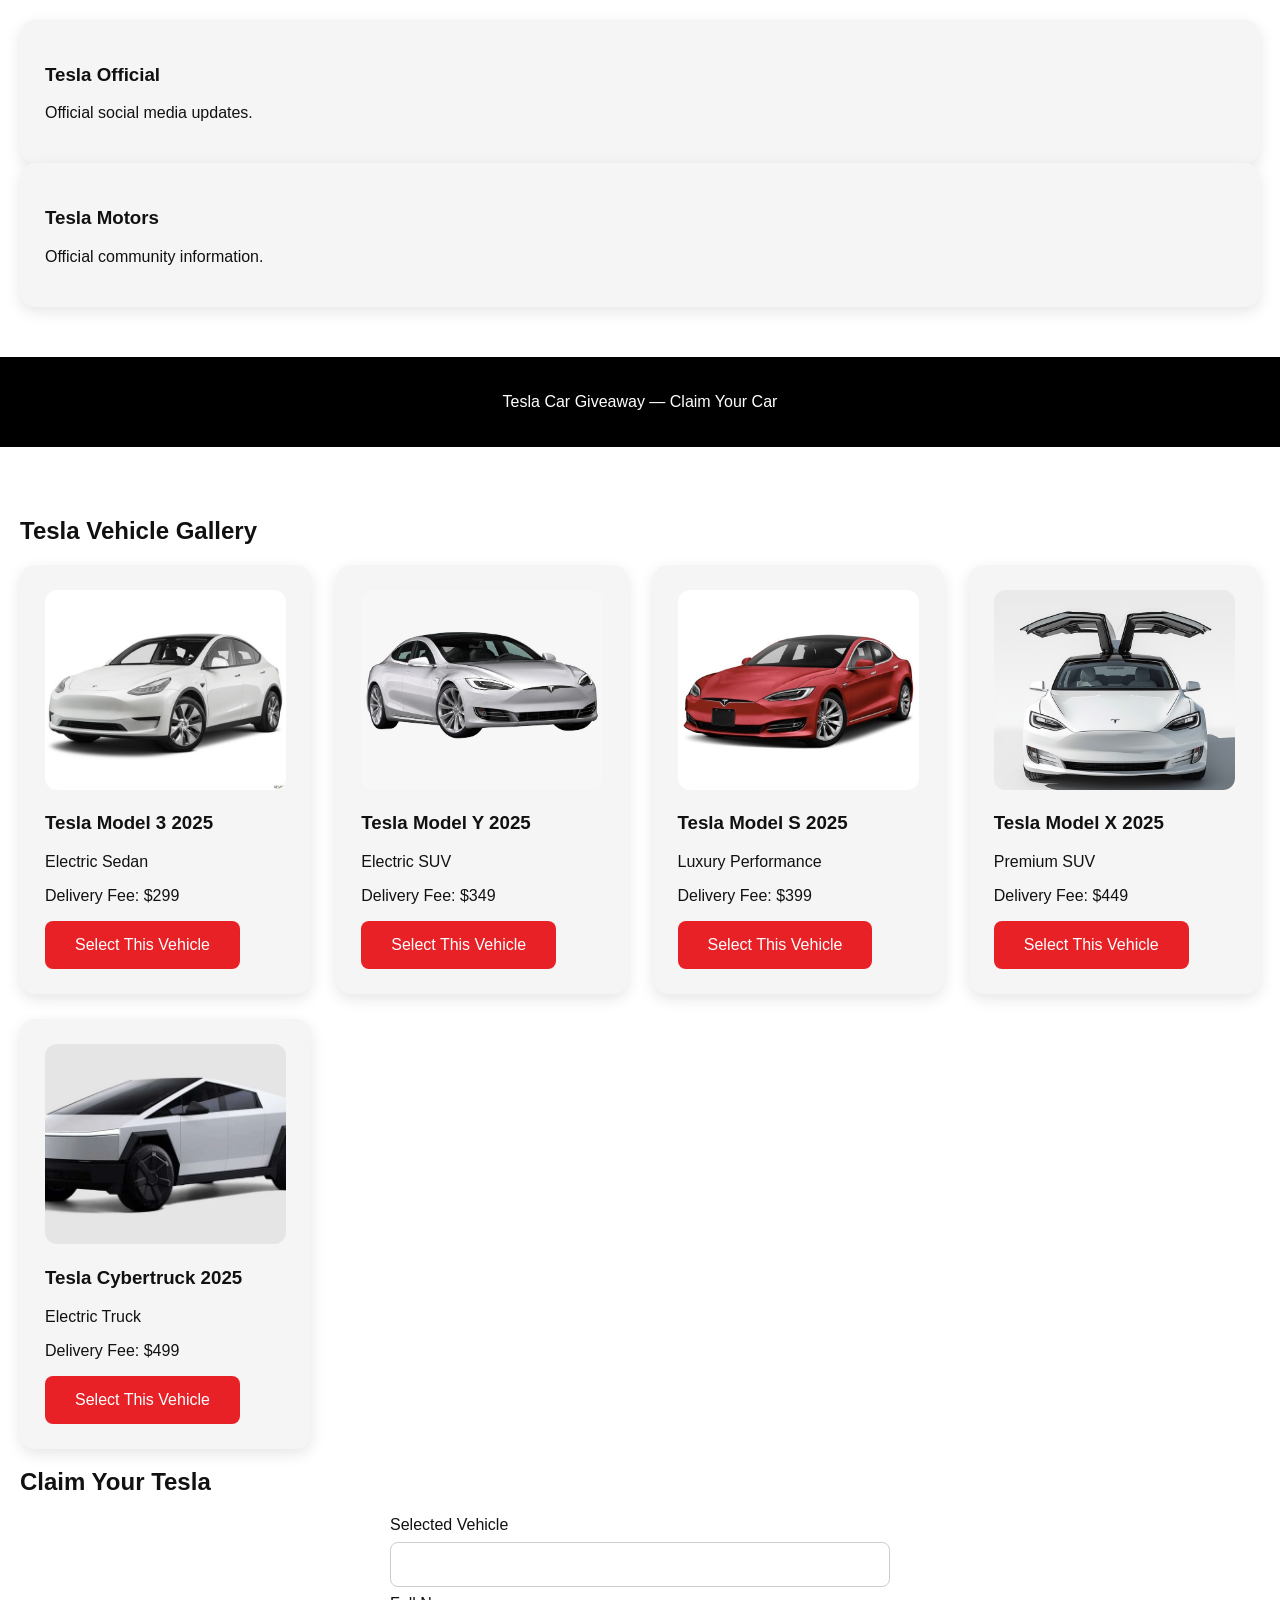
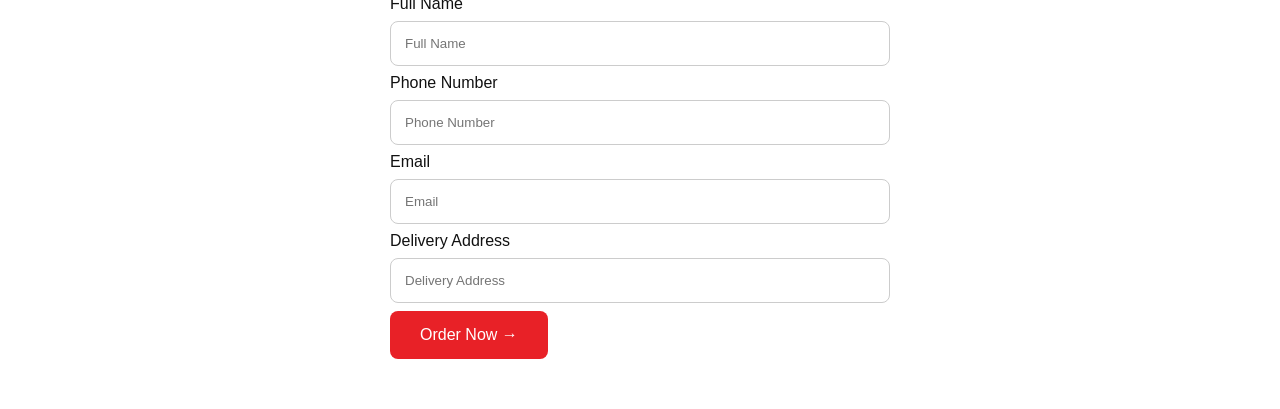
==== commit 43b7ee04: "Update index.html" ====
--- a/index.html
+++ b/index.html
@@ -619,8 +619,34 @@
 
 </div>
 
-</section>
-<script src="script.js"></script>
+<section id="participate">
+
+<h2>Claim Your Tesla</h2>
+
+<form>
+
+<label>Selected Vehicle</label>
+<input id="selectedCar" type="text" readonly>
+
+<label>Full Name</label>
+<input type="text" placeholder="Full Name">
+
+<label>Phone Number</label>
+<input type="tel" placeholder="Phone Number">
+
+<label>Email</label>
+<input type="email" placeholder="Email">
+
+<label>Delivery Address</label>
+<input type="text" placeholder="Delivery Address">
+
+<button type="button" onclick="goToCheckout()">
+Order Now →
+</button>
+
+</form>
+
+</section>
 
 </body>
 </html>
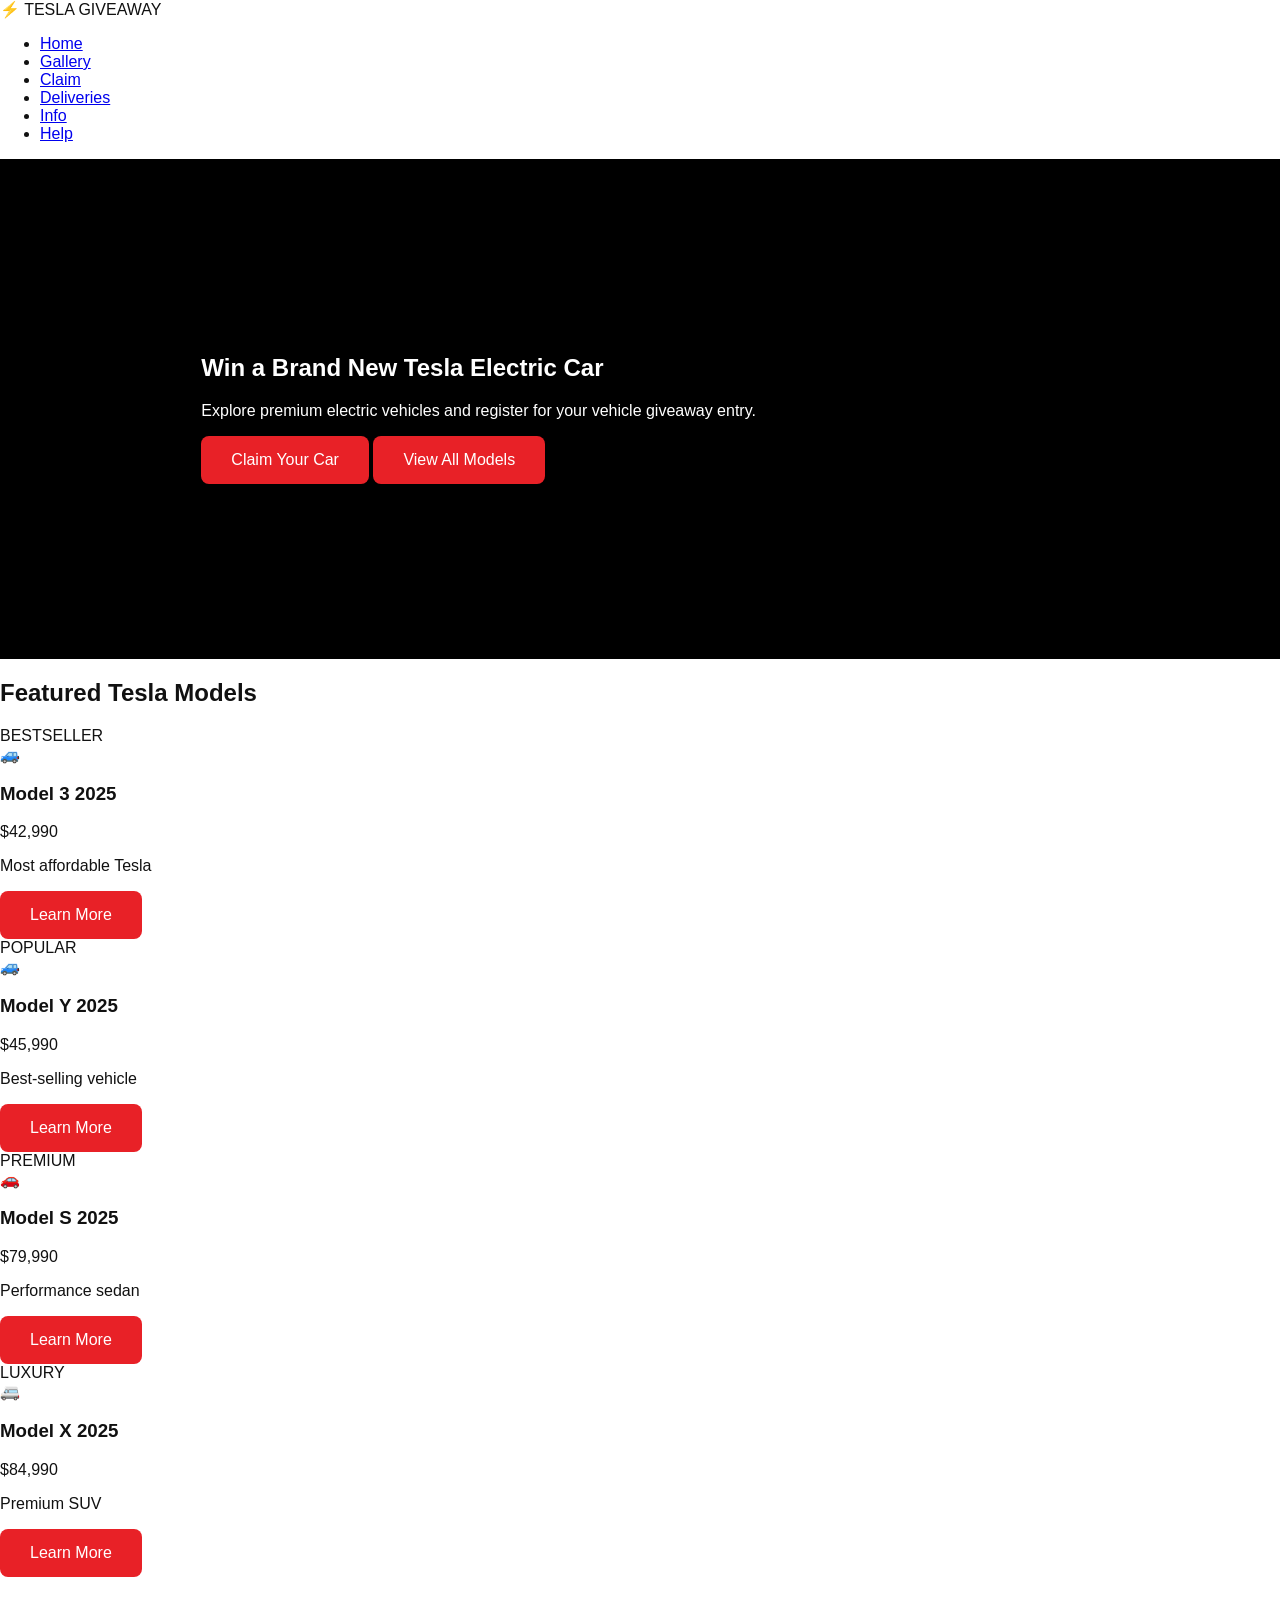
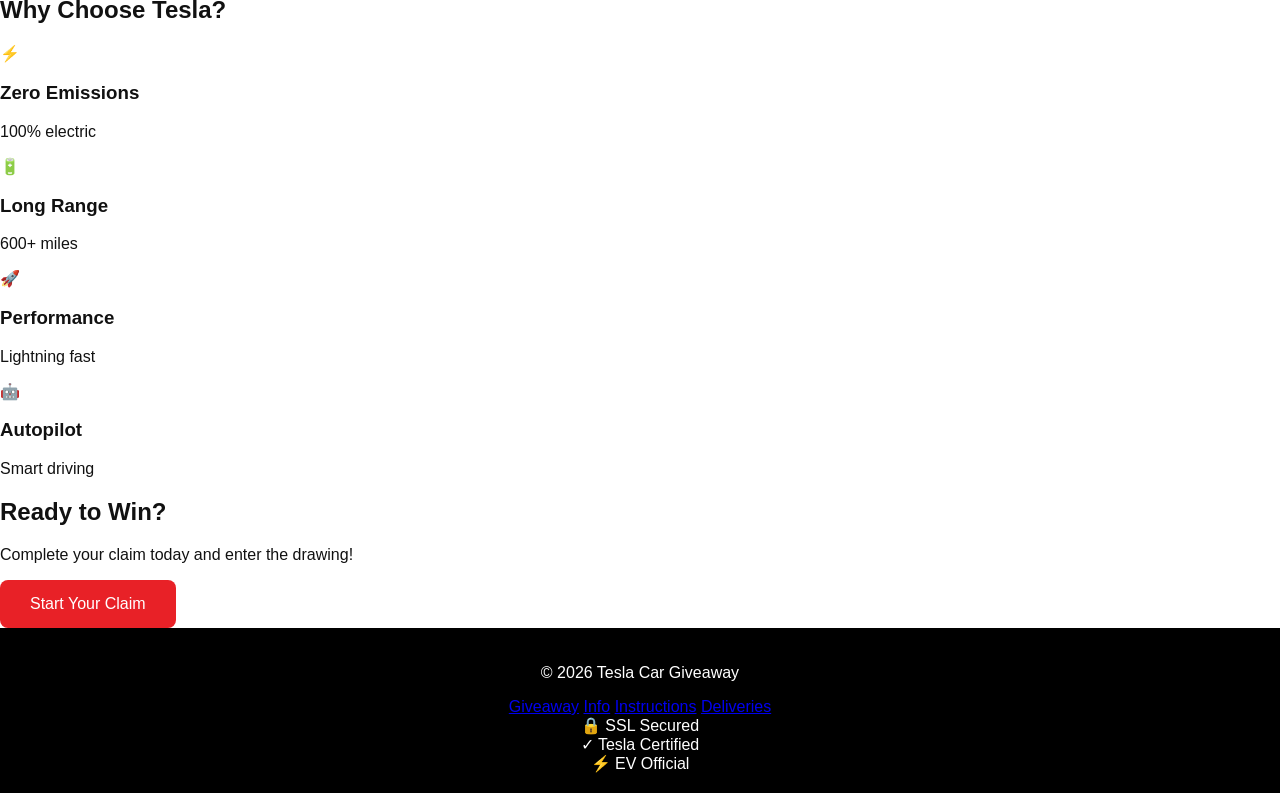
==== commit b9288356: "Add complete Tesla Car Giveaway website - all pages, styles, and functionality" ====
--- a/index.html
+++ b/index.html
@@ -1,652 +1,124 @@
 <!DOCTYPE html>
 <html lang="en">
+<head>
+    <meta charset="UTF-8">
+    <meta name="viewport" content="width=device-width, initial-scale=1.0">
+    <title>Tesla Car Giveaway - Win a Brand New Tesla</title>
+    <link rel="stylesheet" href="styles.css">
+</head>
+<body>
+    <nav class="navbar">
+        <div class="nav-container">
+            <div class="logo">⚡ TESLA GIVEAWAY</div>
+            <ul class="nav-menu">
+                <li><a href="index.html" class="nav-link active">Home</a></li>
+                <li><a href="gallery.html" class="nav-link">Gallery</a></li>
+                <li><a href="claim.html" class="nav-link">Claim</a></li>
+                <li><a href="deliveries.html" class="nav-link">Deliveries</a></li>
+                <li><a href="info.html" class="nav-link">Info</a></li>
+                <li><a href="instructions.html" class="nav-link">Help</a></li>
+            </ul>
+            <div class="hamburger"><span></span><span></span><span></span></div>
+        </div>
+    </nav>
 
-<head>
+    <section class="hero">
+        <div class="hero-content">
+            <h1>Win a Brand New Tesla Electric Car</h1>
+            <p>Explore premium electric vehicles and register for your vehicle giveaway entry.</p>
+            <div class="hero-buttons">
+                <button class="btn btn-primary btn-large" onclick="navigateTo('claim.html')">Claim Your Car</button>
+                <button class="btn btn-secondary btn-large" onclick="navigateTo('gallery.html')">View All Models</button>
+            </div>
+        </div>
+        <div class="hero-background"></div>
+    </section>
 
-<meta charset="UTF-8">
-<meta name="viewport" content="width=device-width, initial-scale=1.0">
+    <section class="featured-section">
+        <h2>Featured Tesla Models</h2>
+        <div class="featured-grid">
+            <div class="featured-card" onclick="selectVehicleAndNavigate('Tesla Model 3 2025')">
+                <div class="card-badge">BESTSELLER</div>
+                <div class="card-image">🚙</div>
+                <h3>Model 3 2025</h3>
+                <p class="price">$42,990</p>
+                <p>Most affordable Tesla</p>
+                <button class="btn btn-small">Learn More</button>
+            </div>
+            <div class="featured-card" onclick="selectVehicleAndNavigate('Tesla Model Y 2025')">
+                <div class="card-badge">POPULAR</div>
+                <div class="card-image">🚙</div>
+                <h3>Model Y 2025</h3>
+                <p class="price">$45,990</p>
+                <p>Best-selling vehicle</p>
+                <button class="btn btn-small">Learn More</button>
+            </div>
+            <div class="featured-card" onclick="selectVehicleAndNavigate('Tesla Model S 2025')">
+                <div class="card-badge">PREMIUM</div>
+                <div class="card-image">🚗</div>
+                <h3>Model S 2025</h3>
+                <p class="price">$79,990</p>
+                <p>Performance sedan</p>
+                <button class="btn btn-small">Learn More</button>
+            </div>
+            <div class="featured-card" onclick="selectVehicleAndNavigate('Tesla Model X 2025')">
+                <div class="card-badge">LUXURY</div>
+                <div class="card-image">🚐</div>
+                <h3>Model X 2025</h3>
+                <p class="price">$84,990</p>
+                <p>Premium SUV</p>
+                <button class="btn btn-small">Learn More</button>
+            </div>
+        </div>
+    </section>
 
-<title>Tesla Car Giveaway — Claim Your Car</title>
+    <section class="why-section">
+        <h2>Why Choose Tesla?</h2>
+        <div class="why-grid">
+            <div class="why-card">
+                <div class="why-icon">⚡</div>
+                <h3>Zero Emissions</h3>
+                <p>100% electric</p>
+            </div>
+            <div class="why-card">
+                <div class="why-icon">🔋</div>
+                <h3>Long Range</h3>
+                <p>600+ miles</p>
+            </div>
+            <div class="why-card">
+                <div class="why-icon">🚀</div>
+                <h3>Performance</h3>
+                <p>Lightning fast</p>
+            </div>
+            <div class="why-card">
+                <div class="why-icon">🤖</div>
+                <h3>Autopilot</h3>
+                <p>Smart driving</p>
+            </div>
+        </div>
+    </section>
 
-<link rel="stylesheet" href="styles.css">
+    <section class="cta-section">
+        <h2>Ready to Win?</h2>
+        <p>Complete your claim today and enter the drawing!</p>
+        <button class="btn btn-primary btn-large" onclick="navigateTo('claim.html')">Start Your Claim</button>
+    </section>
 
-</head>
+    <footer class="footer">
+        <p>&copy; 2026 Tesla Car Giveaway</p>
+        <div class="footer-links">
+            <a href="index.html">Giveaway</a>
+            <a href="info.html">Info</a>
+            <a href="instructions.html">Instructions</a>
+            <a href="deliveries.html">Deliveries</a>
+        </div>
+        <div class="badges">
+            <div class="badge">🔒 SSL Secured</div>
+            <div class="badge">✓ Tesla Certified</div>
+            <div class="badge">⚡ EV Official</div>
+        </div>
+    </footer>
 
-
-<body>
-
-
-<header class="header">
-
-<h1>Tesla Car Giveaway</h1>
-
-<nav>
-<a href="#giveaway">Giveaway</a>
-<a href="#info">Info</a>
-<a href="#instructions">Instructions</a>
-<a href="#participate">Participate</a>
-<a href="#transactions">Transactions</a>
-</nav>
-
-</header>
-
-
-
-<!-- HERO SECTION -->
-
-<section id="giveaway" class="hero">
-
-<div class="hero-text">
-
-<h2>
-Win a Brand New Tesla Electric Car
-</h2>
-
-<p>
-Explore Tesla vehicles, choose a model, and view delivery information.
-</p>
-
-<button onclick="scrollToModels()">
-View All Models
-</button>
-
-</div>
-
-
-<div class="hero-image">
-
-<img src="images/model3.jpg" alt="Tesla vehicle">
-
-</div>
-
-
-</section>
-
-
-
-
-<!-- TRUST SECTION -->
-
-<section class="trust-section">
-
-<div class="trust-card">
-🔒 SSL Secured
-</div>
-
-<div class="trust-card">
-⚡ Electric Vehicle
-</div>
-
-<div class="trust-card">
-🚗 Tesla Technology
-</div>
-
-<div class="trust-card">
-🌎 Global Information
-</div>
-
-</section>
-
-
-
-
-
-<!-- VEHICLE GALLERY -->
-
-<section id="models" class="vehicle-section">
-
-
-<h2>
-Tesla Vehicle Gallery
-</h2>
-
-
-<p>
-Explore available Tesla models.
-</p>
-
-
-
-<div class="vehicle-grid">
-
-
-
-<div class="vehicle-card">
-
-<img src="images/model3.jpg" alt="Tesla Model 3">
-
-<h3>Tesla Model 3</h3>
-
-<p>2025 Electric Sedan</p>
-
-<p>Delivery Fee: $299</p>
-
-<button onclick="selectVehicle('Tesla Model 3','$299')">
-Select This Vehicle
-</button>
-
-</div>
-
-
-
-
-<div class="vehicle-card">
-
-<img src="images/modely.jpg" alt="Tesla Model Y">
-
-<h3>Tesla Model Y</h3>
-
-<p>2025 Electric SUV</p>
-
-<p>Delivery Fee: $349</p>
-
-<button onclick="selectVehicle('Tesla Model Y','$349')">
-Select This Vehicle
-</button>
-
-</div>
-
-
-
-
-<div class="vehicle-card">
-
-<img src="images/models.jpg" alt="Tesla Model S">
-
-<h3>Tesla Model S</h3>
-
-<p>Luxury Performance Vehicle</p>
-
-<p>Delivery Fee: $399</p>
-
-<button onclick="selectVehicle('Tesla Model S','$399')">
-Select This Vehicle
-</button>
-
-</div>
-
-
-
-
-<div class="vehicle-card">
-
-<img src="images/modelx.jpg" alt="Tesla Model X">
-
-<h3>Tesla Model X</h3>
-
-<p>Premium Electric SUV</p>
-
-<p>Delivery Fee: $449</p>
-
-<button onclick="selectVehicle('Tesla Model X','$449')">
-Select This Vehicle
-</button>
-
-</div>
-
-
-
-
-<div class="vehicle-card">
-
-<img src="images/cybertruck.jpg" alt="Tesla Cybertruck">
-
-<h3>Tesla Cybertruck</h3>
-
-<p>Electric Truck</p>
-
-<p>Delivery Fee: $499</p>
-
-<button onclick="selectVehicle('Tesla Cybertruck','$499')">
-Select This Vehicle
-</button>
-
-</div>
-
-
-</div>
-
-
-</section>
-<!-- CLAIM YOUR CAR SECTION -->
-
-<section id="participate" class="claim-section">
-
-<h2>Claim Your Tesla</h2>
-
-<form id="claimForm">
-
-<label>Select Tesla Model</label>
-
-<select id="selectedCar">
-<option>Tesla Model 3</option>
-<option>Tesla Model Y</option>
-<option>Tesla Model S</option>
-<option>Tesla Model X</option>
-<option>Tesla Cybertruck</option>
-</select>
-
-
-<label>Full Name</label>
-<input type="text" id="name" placeholder="Full Name">
-
-
-<label>Phone Number</label>
-<input type="tel" id="phone" placeholder="Phone Number">
-
-
-<label>Email Address</label>
-<input type="email" id="email" placeholder="Email Address">
-
-
-<label>Street Address</label>
-<input type="text" id="address" placeholder="Street Address">
-
-
-<label>City</label>
-<input type="text" id="city" placeholder="City">
-
-
-<label>State</label>
-<input type="text" id="state" placeholder="State">
-
-
-<label>Country</label>
-<input type="text" id="country" placeholder="Country">
-
-
-<label>ZIP Code</label>
-<input type="text" id="zip" placeholder="ZIP Code">
-
-
-<button type="button" onclick="goToCheckout()">
-Order Now →
-</button>
-
-
-</form>
-
-</section>
-
-
-
-
-<!-- TESLA INFORMATION -->
-
-<section id="info" class="info-section">
-
-<h2>Tesla Motors Information</h2>
-
-<p>
-Electric vehicles focused on technology, innovation, and sustainable transportation.
-</p>
-
-<div class="info-cards">
-
-<div>
-⚡ Electric Performance
-</div>
-
-<div>
-🔋 Battery Technology
-</div>
-
-<div>
-🌱 Sustainable Energy
-</div>
-
-</div>
-
-</section>
-
-
-
-
-<!-- DELIVERY FEED -->
-
-<section class="delivery-feed">
-
-<h2>Live Delivery Updates</h2>
-
-<div class="delivery-card">
-🚗 Vehicle preparation update available
-</div>
-
-<div class="delivery-card">
-⚡ Electric vehicle delivery status update
-</div>
-
-<div class="delivery-card">
-🌎 Worldwide delivery information
-</div>
-
-</section>
-
-
-
-
-<!-- TESTIMONIALS -->
-
-<section class="testimonials">
-
-<h2>
-What Winners Are Saying
-</h2>
-
-
-<div class="testimonial-card">
-
-⭐⭐⭐⭐⭐
-
-<p>
-Customer stories and verified experiences appear here.
-</p>
-
-</div>
-
-
-<div class="testimonial-card">
-
-⭐⭐⭐⭐⭐
-
-<p>
-More customer updates and vehicle experiences.
-</p>
-
-</div>
-
-
-</section>
-<!-- CHECKOUT SECTION -->
-
-<section id="checkout" class="checkout-section">
-
-<h2>Checkout</h2>
-
-<div class="checkout-card">
-
-<h3 id="checkoutCar">
-Tesla Model 3
-</h3>
-
-
-<img id="checkoutImage"
-src="images/model3.jpg"
-alt="Selected Tesla">
-
-
-<h3>Select Delivery Option</h3>
-
-
-<div class="delivery-option">
-Standard Delivery
-<br>
-$299
-<br>
-10–14 business days
-</div>
-
-
-<div class="delivery-option">
-Express Delivery
-<br>
-$349
-<br>
-5–7 business days
-</div>
-
-
-<div class="delivery-option">
-Premium Delivery
-<br>
-$399
-<br>
-3–5 business days
-</div>
-
-
-
-<h3>Select Payment Method</h3>
-
-<div>
-💳 Credit Card
-</div>
-
-<div>
-🍎 Apple Gift Card
-</div>
-
-
-<h3>Upload Payment Proof</h3>
-
-<input type="file" id="paymentProof">
-
-
-<button onclick="confirmOrder()">
-I've Paid — Confirm My Order ✓
-</button>
-
-
-</div>
-
-</section>
-
-
-
-
-
-<!-- CONFIRMATION -->
-
-<section id="confirmation" class="confirmation-section">
-
-<h2>
-Order Received!
-</h2>
-
-
-<p>
-Your order information has been received.
-</p>
-
-
-<div class="confirmation-card">
-
-<p>
-Car:
-<span id="confirmCar">
-Tesla Model 3
-</span>
-</p>
-
-
-<p>
-Customer:
-<span id="confirmName">
-Customer Name
-</span>
-</p>
-
-
-<p>
-Delivery:
-<span id="confirmDelivery">
-Standard Delivery
-</span>
-</p>
-
-
-<p>
-Tracking ID:
-<span id="tracking">
-TESLA-000001
-</span>
-</p>
-
-
-</div>
-
-
-</section>
-
-
-
-
-
-<!-- SOCIAL MEDIA -->
-
-<section class="social-section">
-
-<h2>
-Follow Official Social Media
-</h2>
-
-
-<div class="social-card">
-
-<h3>Tesla Official</h3>
-
-<p>
-Official social media updates.
-</p>
-
-</div>
-
-
-<div class="social-card">
-
-<h3>Tesla Motors</h3>
-
-<p>
-Official community information.
-</p>
-
-</div>
-
-
-</section>
-
-
-
-
-
-<!-- POPUP NOTIFICATION -->
-
-<div id="popup" class="popup">
-
-⭐ New customer update available
-
-</div>
-
-
-
-
-
-<footer>
-
-<p>
-Tesla Car Giveaway — Claim Your Car
-</p>
-
-</footer>
-
-
-
-<script src="script.js"></script>
-
-
+    <script src="app.js"></script>
 </body>
-
-</html>
-<section id="models" class="vehicle-section">
-
-<h2>Tesla Vehicle Gallery</h2>
-
-<div class="vehicle-grid">
-
-<div class="vehicle-card">
-<img src="model3.jpg" alt="Tesla Model 3">
-<h3>Tesla Model 3 2025</h3>
-<p>Electric Sedan</p>
-<p>Delivery Fee: $299</p>
-<button onclick="selectVehicle('Tesla Model 3 2025','$299')">
-Select This Vehicle
-</button>
-</div>
-
-
-<div class="vehicle-card">
-<img src="modely.jpg" alt="Tesla Model Y">
-<h3>Tesla Model Y 2025</h3>
-<p>Electric SUV</p>
-<p>Delivery Fee: $349</p>
-<button onclick="selectVehicle('Tesla Model Y 2025','$349')">
-Select This Vehicle
-</button>
-</div>
-
-
-<div class="vehicle-card">
-<img src="models.jpg" alt="Tesla Model S">
-<h3>Tesla Model S 2025</h3>
-<p>Luxury Performance</p>
-<p>Delivery Fee: $399</p>
-<button onclick="selectVehicle('Tesla Model S 2025','$399')">
-Select This Vehicle
-</button>
-</div>
-
-
-<div class="vehicle-card">
-<img src="modelx.jpg" alt="Tesla Model X">
-<h3>Tesla Model X 2025</h3>
-<p>Premium SUV</p>
-<p>Delivery Fee: $449</p>
-<button onclick="selectVehicle('Tesla Model X 2025','$449')">
-Select This Vehicle
-</button>
-</div>
-
-
-<div class="vehicle-card">
-<img src="cybertruck.jpg" alt="Tesla Cybertruck">
-<h3>Tesla Cybertruck 2025</h3>
-<p>Electric Truck</p>
-<p>Delivery Fee: $499</p>
-<button onclick="selectVehicle('Tesla Cybertruck 2025','$499')">
-Select This Vehicle
-</button>
-</div>
-
-</div>
-
-<section id="participate">
-
-<h2>Claim Your Tesla</h2>
-
-<form>
-
-<label>Selected Vehicle</label>
-<input id="selectedCar" type="text" readonly>
-
-<label>Full Name</label>
-<input type="text" placeholder="Full Name">
-
-<label>Phone Number</label>
-<input type="tel" placeholder="Phone Number">
-
-<label>Email</label>
-<input type="email" placeholder="Email">
-
-<label>Delivery Address</label>
-<input type="text" placeholder="Delivery Address">
-
-<button type="button" onclick="goToCheckout()">
-Order Now →
-</button>
-
-</form>
-
-</section>
-
-</body>
-</html>
+</html>
--- a/styles.css
+++ b/styles.css
@@ -191,3 +191,8 @@
 }
 
 }
+#participate,
+#checkout,
+#confirmation {
+    display: none;
+}
